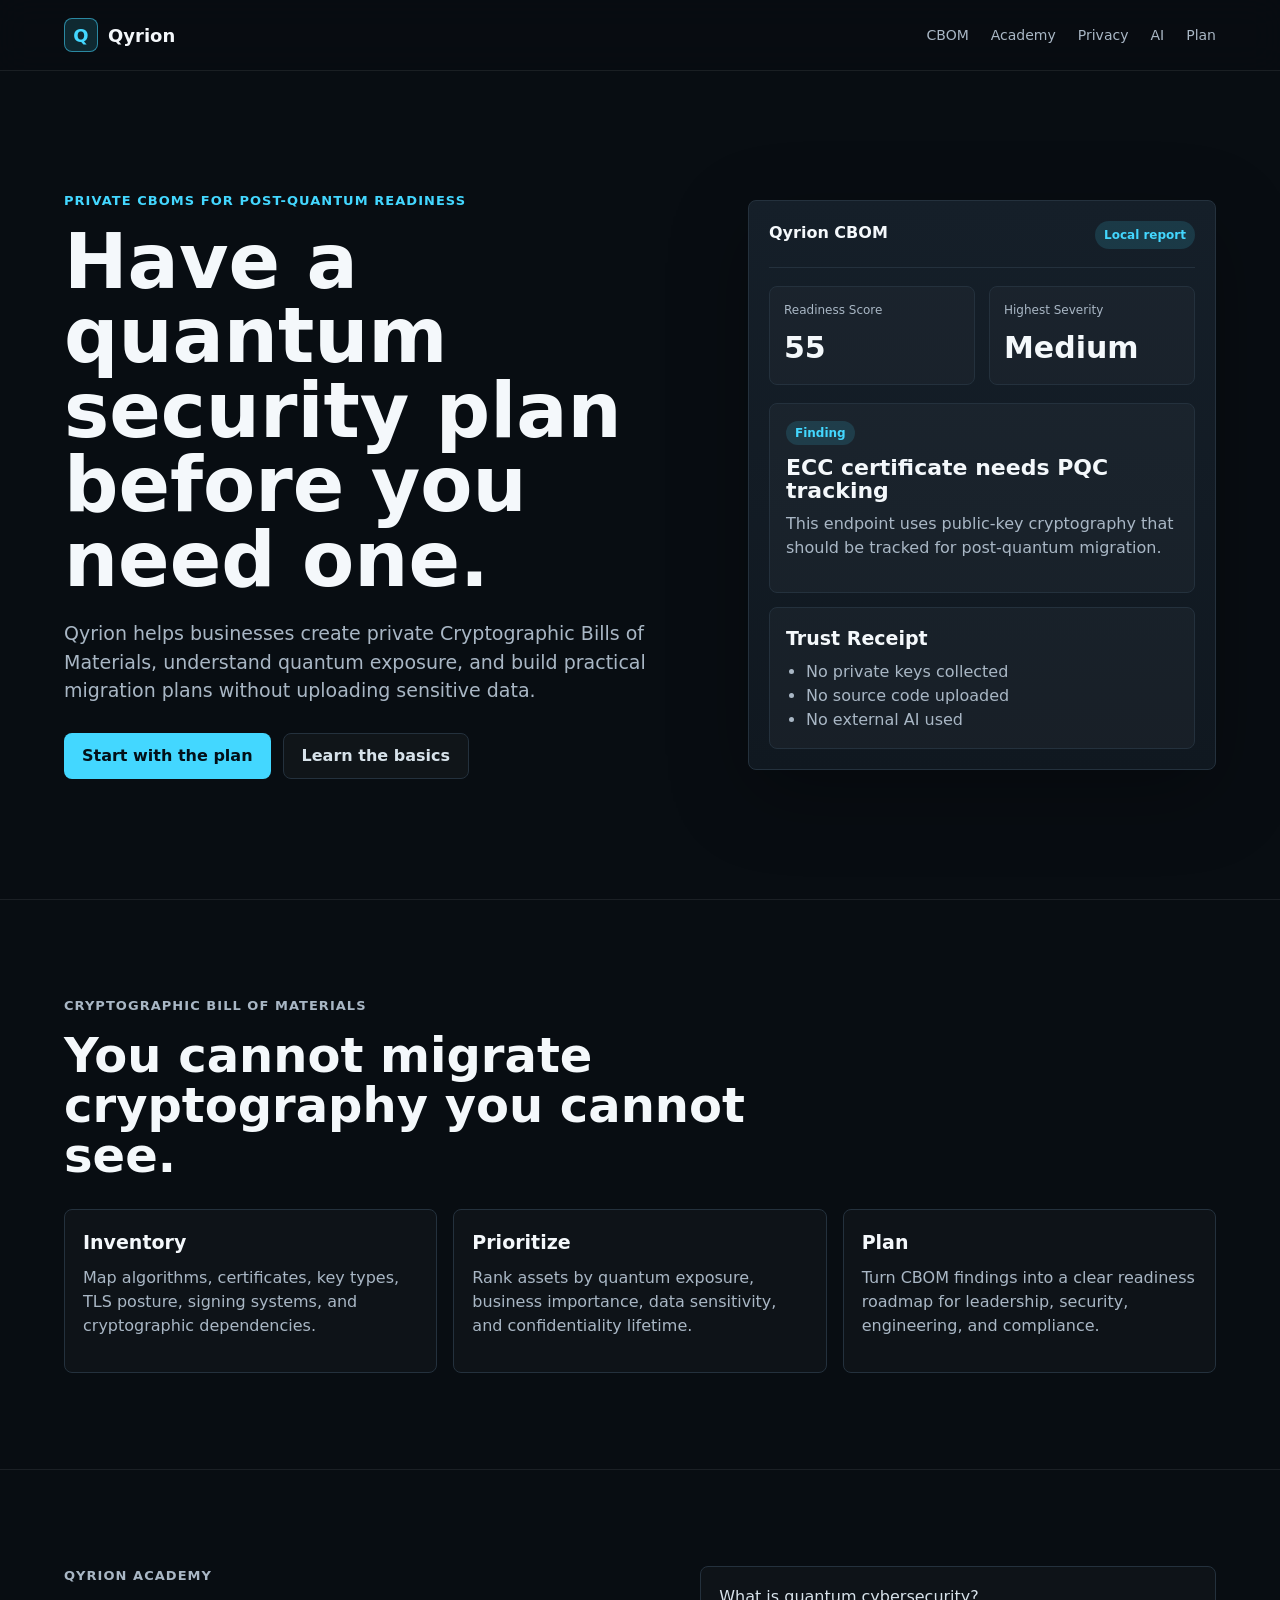
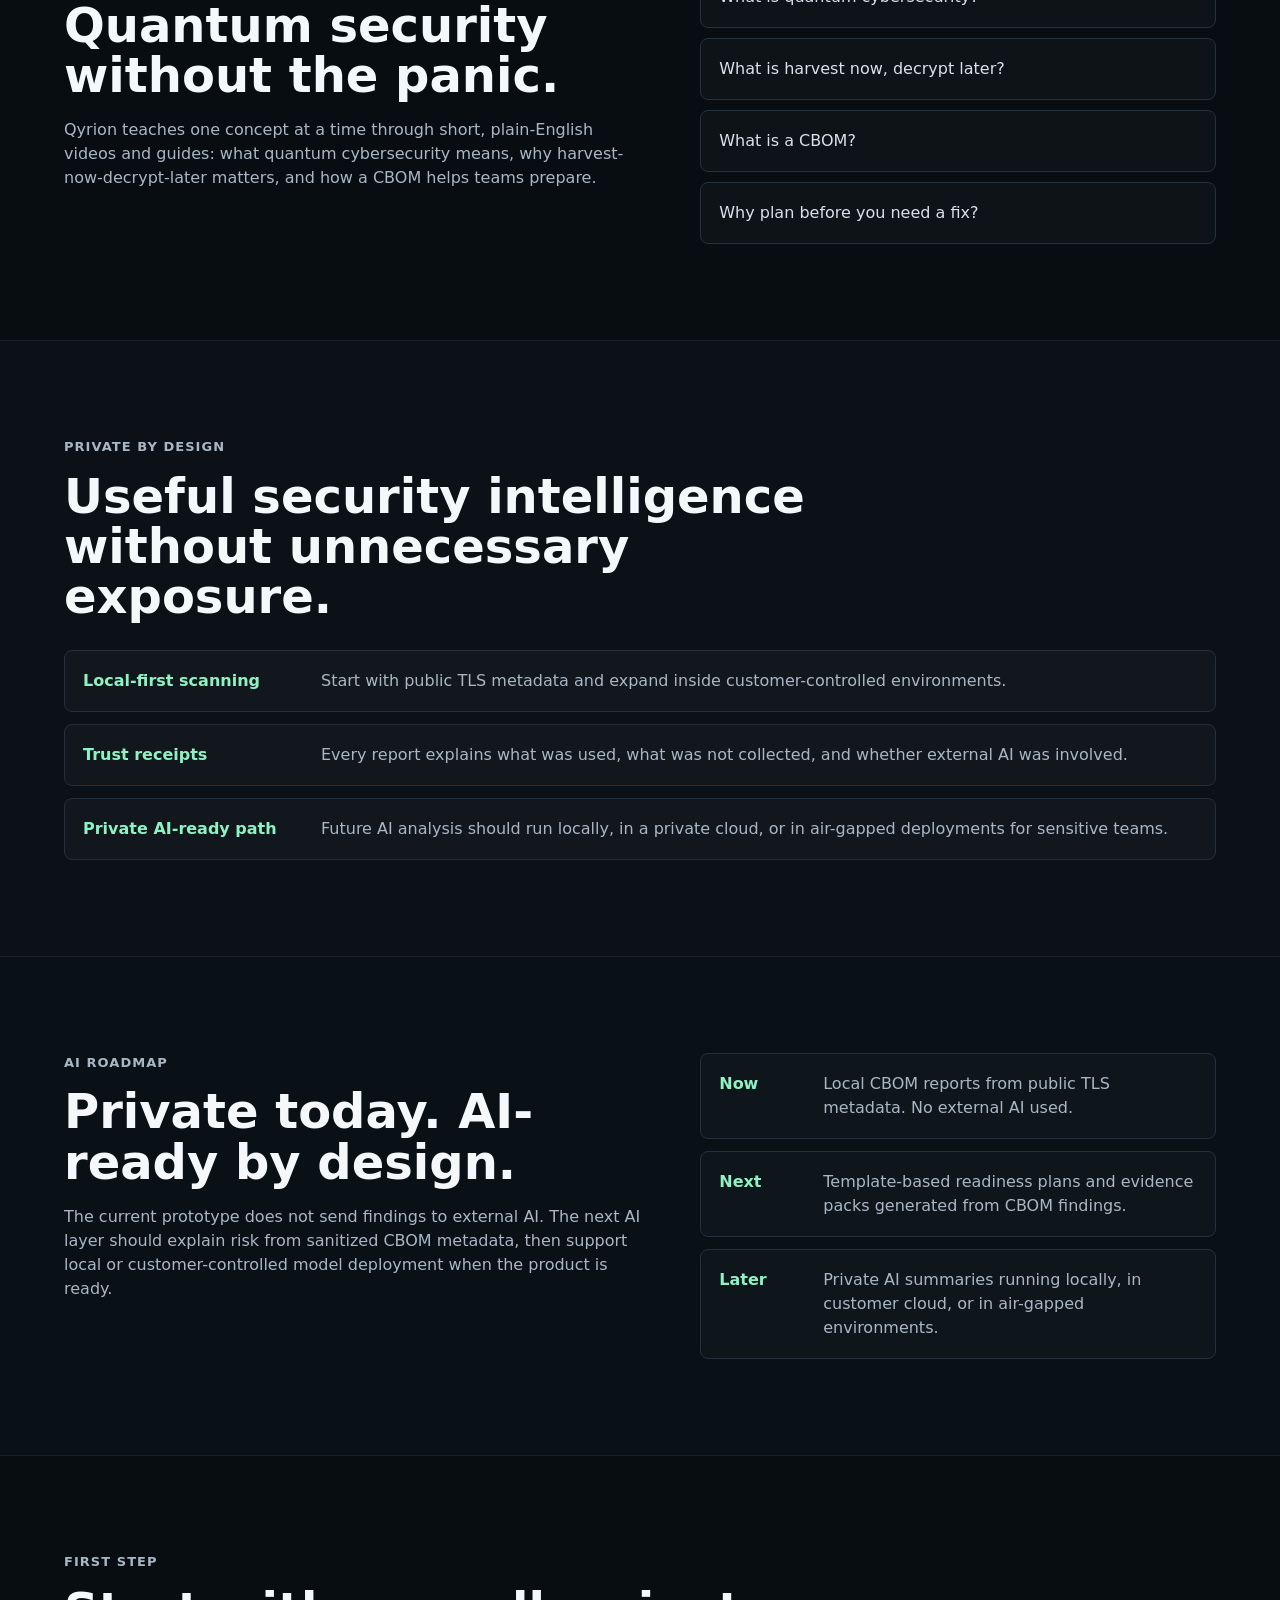
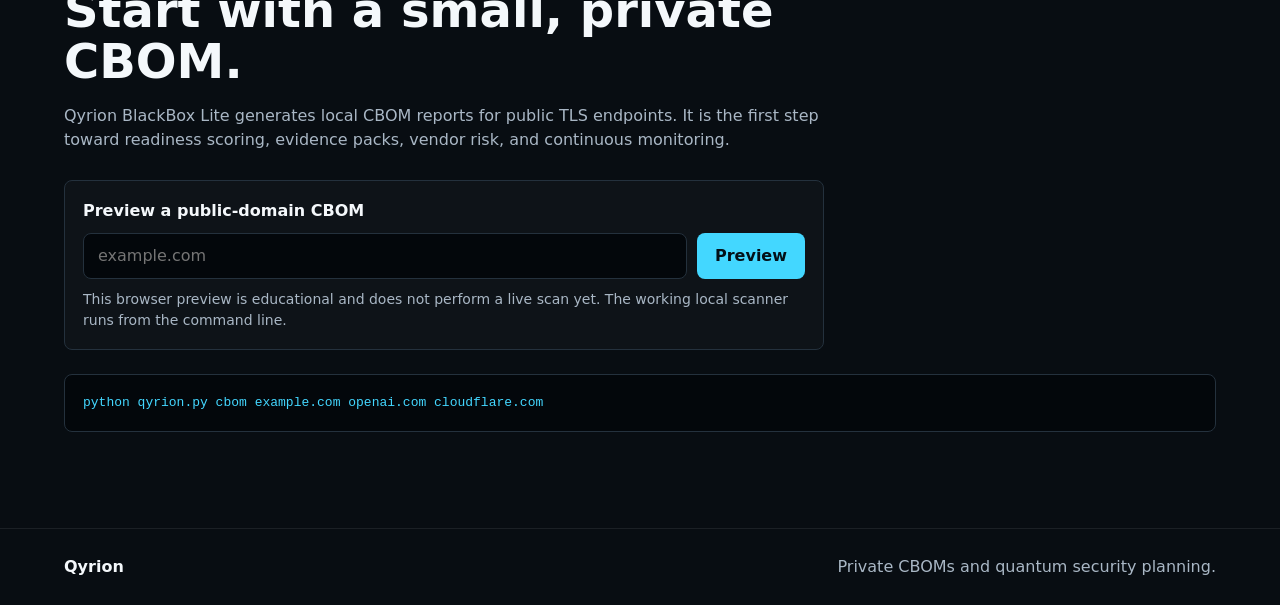
==== website/index.html @ 67293827 "Create Qyrion CBOM prototype and landing page" ====
<!doctype html>
<html lang="en">
  <head>
    <meta charset="utf-8" />
    <meta name="viewport" content="width=device-width, initial-scale=1" />
    <title>Qyrion | Quantum Security Planning Before You Need It</title>
    <meta
      name="description"
      content="Qyrion creates private Cryptographic Bills of Materials and post-quantum readiness plans without exposing sensitive data to external AI."
    />
    <link rel="stylesheet" href="styles.css" />
  </head>
  <body>
    <header class="site-header">
      <a class="brand" href="#top" aria-label="Qyrion home">
        <span class="brand-mark">Q</span>
        <span>Qyrion</span>
      </a>
      <nav class="nav" aria-label="Primary navigation">
        <a href="#cbom">CBOM</a>
        <a href="#academy">Academy</a>
        <a href="#privacy">Privacy</a>
        <a href="#ai-roadmap">AI</a>
        <a href="#plan">Plan</a>
      </nav>
    </header>

    <main id="top">
      <section class="hero">
        <div class="hero-copy">
          <p class="eyebrow">Private CBOMs for post-quantum readiness</p>
          <h1>Have a quantum security plan before you need one.</h1>
          <p class="hero-text">
            Qyrion helps businesses create private Cryptographic Bills of Materials, understand
            quantum exposure, and build practical migration plans without uploading sensitive data.
          </p>
          <div class="hero-actions">
            <a class="button primary" href="#plan">Start with the plan</a>
            <a class="button secondary" href="#academy">Learn the basics</a>
          </div>
        </div>

        <aside class="product-preview" aria-label="Qyrion CBOM report preview">
          <div class="preview-header">
            <span>Qyrion CBOM</span>
            <span class="status">Local report</span>
          </div>
          <div class="score-row">
            <div>
              <span class="label">Readiness Score</span>
              <strong>55</strong>
            </div>
            <div>
              <span class="label">Highest Severity</span>
              <strong>Medium</strong>
            </div>
          </div>
          <div class="finding">
            <span class="tag">Finding</span>
            <h2>ECC certificate needs PQC tracking</h2>
            <p>
              This endpoint uses public-key cryptography that should be tracked for post-quantum
              migration.
            </p>
          </div>
          <div class="receipt">
            <h3>Trust Receipt</h3>
            <ul>
              <li>No private keys collected</li>
              <li>No source code uploaded</li>
              <li>No external AI used</li>
            </ul>
          </div>
        </aside>
      </section>

      <section class="section" id="cbom">
        <div class="section-heading">
          <p class="eyebrow">Cryptographic Bill of Materials</p>
          <h2>You cannot migrate cryptography you cannot see.</h2>
        </div>
        <div class="feature-grid">
          <article>
            <h3>Inventory</h3>
            <p>Map algorithms, certificates, key types, TLS posture, signing systems, and cryptographic dependencies.</p>
          </article>
          <article>
            <h3>Prioritize</h3>
            <p>Rank assets by quantum exposure, business importance, data sensitivity, and confidentiality lifetime.</p>
          </article>
          <article>
            <h3>Plan</h3>
            <p>Turn CBOM findings into a clear readiness roadmap for leadership, security, engineering, and compliance.</p>
          </article>
        </div>
      </section>

      <section class="split-section" id="academy">
        <div>
          <p class="eyebrow">Qyrion Academy</p>
          <h2>Quantum security without the panic.</h2>
          <p>
            Qyrion teaches one concept at a time through short, plain-English videos and guides:
            what quantum cybersecurity means, why harvest-now-decrypt-later matters, and how a
            CBOM helps teams prepare.
          </p>
        </div>
        <div class="video-list" aria-label="Planned education videos">
          <span>What is quantum cybersecurity?</span>
          <span>What is harvest now, decrypt later?</span>
          <span>What is a CBOM?</span>
          <span>Why plan before you need a fix?</span>
        </div>
      </section>

      <section class="section privacy" id="privacy">
        <div class="section-heading">
          <p class="eyebrow">Private by design</p>
          <h2>Useful security intelligence without unnecessary exposure.</h2>
        </div>
        <div class="privacy-list">
          <div>
            <strong>Local-first scanning</strong>
            <span>Start with public TLS metadata and expand inside customer-controlled environments.</span>
          </div>
          <div>
            <strong>Trust receipts</strong>
            <span>Every report explains what was used, what was not collected, and whether external AI was involved.</span>
          </div>
          <div>
            <strong>Private AI-ready path</strong>
            <span>Future AI analysis should run locally, in a private cloud, or in air-gapped deployments for sensitive teams.</span>
          </div>
        </div>
      </section>

      <section class="split-section ai-roadmap" id="ai-roadmap">
        <div>
          <p class="eyebrow">AI roadmap</p>
          <h2>Private today. AI-ready by design.</h2>
          <p>
            The current prototype does not send findings to external AI. The next AI layer should
            explain risk from sanitized CBOM metadata, then support local or customer-controlled
            model deployment when the product is ready.
          </p>
        </div>
        <div class="privacy-list compact">
          <div>
            <strong>Now</strong>
            <span>Local CBOM reports from public TLS metadata. No external AI used.</span>
          </div>
          <div>
            <strong>Next</strong>
            <span>Template-based readiness plans and evidence packs generated from CBOM findings.</span>
          </div>
          <div>
            <strong>Later</strong>
            <span>Private AI summaries running locally, in customer cloud, or in air-gapped environments.</span>
          </div>
        </div>
      </section>

      <section class="section plan" id="plan">
        <div class="section-heading">
          <p class="eyebrow">First step</p>
          <h2>Start with a small, private CBOM.</h2>
          <p>
            Qyrion BlackBox Lite generates local CBOM reports for public TLS endpoints. It is the
            first step toward readiness scoring, evidence packs, vendor risk, and continuous monitoring.
          </p>
        </div>
        <form class="demo-form" id="cbom-demo-form">
          <label for="domain-input">Preview a public-domain CBOM</label>
          <div class="input-row">
            <input
              id="domain-input"
              name="domain"
              type="text"
              inputmode="url"
              autocomplete="off"
              placeholder="example.com"
              aria-describedby="demo-note"
            />
            <button type="submit">Preview</button>
          </div>
          <p id="demo-note">
            This browser preview is educational and does not perform a live scan yet. The working
            local scanner runs from the command line.
          </p>
        </form>
        <div class="demo-result" id="demo-result" hidden>
          <div class="preview-header">
            <span id="result-domain">example.com</span>
            <span class="status">CBOM preview</span>
          </div>
          <div class="score-row">
            <div>
              <span class="label">Readiness Score</span>
              <strong id="result-score">55</strong>
            </div>
            <div>
              <span class="label">Data Used</span>
              <strong>Public TLS</strong>
            </div>
          </div>
          <p id="result-summary">
            A real scan would inspect public TLS certificate metadata and generate a local CBOM.
          </p>
          <div class="receipt">
            <h3>Trust Receipt</h3>
            <ul>
              <li>Public TLS metadata only</li>
              <li>No private keys or source code</li>
              <li>No external AI used in this preview</li>
            </ul>
          </div>
        </div>
        <pre><code>python qyrion.py cbom example.com openai.com cloudflare.com</code></pre>
      </section>
    </main>

    <footer class="site-footer">
      <span>Qyrion</span>
      <span>Private CBOMs and quantum security planning.</span>
    </footer>
    <script src="script.js"></script>
  </body>
</html>
---- website/styles.css ----
:root {
  color-scheme: dark;
  --bg: #080d12;
  --panel: #101820;
  --panel-strong: #151f29;
  --text: #f4f8fb;
  --muted: #a9b7c5;
  --line: #24313d;
  --cyan: #43d7ff;
  --cyan-soft: rgba(67, 215, 255, 0.14);
  --silver: #d7e2ea;
  --green: #8ff2c2;
}

* {
  box-sizing: border-box;
}

html {
  scroll-behavior: smooth;
}

body {
  margin: 0;
  background: var(--bg);
  color: var(--text);
  font-family:
    Inter, ui-sans-serif, system-ui, -apple-system, BlinkMacSystemFont, "Segoe UI", sans-serif;
  line-height: 1.5;
}

a {
  color: inherit;
  text-decoration: none;
}

.site-header {
  position: sticky;
  top: 0;
  z-index: 10;
  display: flex;
  align-items: center;
  justify-content: space-between;
  gap: 24px;
  padding: 18px clamp(20px, 5vw, 64px);
  border-bottom: 1px solid rgba(255, 255, 255, 0.08);
  background: rgba(8, 13, 18, 0.88);
  backdrop-filter: blur(16px);
}

.brand {
  display: inline-flex;
  align-items: center;
  gap: 10px;
  font-size: 18px;
  font-weight: 700;
}

.brand-mark {
  display: grid;
  width: 34px;
  height: 34px;
  place-items: center;
  border: 1px solid rgba(67, 215, 255, 0.55);
  border-radius: 8px;
  color: var(--cyan);
  background: var(--cyan-soft);
}

.nav {
  display: flex;
  align-items: center;
  gap: 22px;
  color: var(--muted);
  font-size: 14px;
}

.nav a:hover {
  color: var(--text);
}

.hero {
  display: grid;
  grid-template-columns: minmax(0, 1.02fr) minmax(340px, 0.78fr);
  gap: clamp(32px, 6vw, 72px);
  align-items: center;
  min-height: calc(100vh - 72px);
  padding: clamp(48px, 8vw, 96px) clamp(20px, 5vw, 64px);
}

.hero-copy {
  max-width: 760px;
}

.eyebrow {
  margin: 0 0 14px;
  color: var(--cyan);
  font-size: 13px;
  font-weight: 700;
  letter-spacing: 0.08em;
  text-transform: uppercase;
}

h1,
h2,
h3,
p {
  margin-top: 0;
}

h1 {
  margin-bottom: 22px;
  font-size: clamp(42px, 7vw, 76px);
  line-height: 0.98;
  letter-spacing: 0;
}

h2 {
  margin-bottom: 18px;
  font-size: clamp(30px, 4vw, 48px);
  line-height: 1.05;
  letter-spacing: 0;
}

h3 {
  margin-bottom: 10px;
  font-size: 19px;
}

.hero-text {
  max-width: 680px;
  color: var(--muted);
  font-size: 19px;
}

.hero-actions {
  display: flex;
  flex-wrap: wrap;
  gap: 12px;
  margin-top: 28px;
}

.button {
  display: inline-flex;
  min-height: 46px;
  align-items: center;
  justify-content: center;
  border-radius: 8px;
  padding: 0 18px;
  font-weight: 700;
}

.button.primary {
  background: var(--cyan);
  color: #031018;
}

.button.secondary {
  border: 1px solid var(--line);
  background: rgba(255, 255, 255, 0.03);
  color: var(--silver);
}

.product-preview {
  border: 1px solid var(--line);
  border-radius: 8px;
  padding: 20px;
  background: linear-gradient(180deg, var(--panel-strong), var(--panel));
  box-shadow: 0 24px 80px rgba(0, 0, 0, 0.28);
}

.preview-header,
.score-row {
  display: flex;
  justify-content: space-between;
  gap: 14px;
}

.preview-header {
  padding-bottom: 18px;
  border-bottom: 1px solid var(--line);
  font-weight: 700;
}

.status,
.tag {
  border-radius: 999px;
  padding: 5px 9px;
  background: var(--cyan-soft);
  color: var(--cyan);
  font-size: 12px;
  font-weight: 700;
}

.score-row {
  margin: 18px 0;
}

.score-row > div {
  flex: 1;
  border: 1px solid var(--line);
  border-radius: 8px;
  padding: 14px;
  background: rgba(255, 255, 255, 0.025);
}

.label {
  display: block;
  color: var(--muted);
  font-size: 12px;
}

.score-row strong {
  display: block;
  margin-top: 6px;
  font-size: 30px;
}

.finding,
.receipt {
  border: 1px solid var(--line);
  border-radius: 8px;
  padding: 16px;
  background: rgba(255, 255, 255, 0.03);
}

.finding {
  margin-bottom: 14px;
}

.finding h2 {
  margin: 12px 0 10px;
  font-size: 22px;
}

.finding p,
.receipt li,
.section-heading p,
.split-section p,
.feature-grid p,
.privacy-list span {
  color: var(--muted);
}

.receipt h3 {
  margin-bottom: 8px;
}

.receipt ul {
  margin: 0;
  padding-left: 20px;
}

.section,
.split-section {
  padding: clamp(56px, 8vw, 96px) clamp(20px, 5vw, 64px);
  border-top: 1px solid rgba(255, 255, 255, 0.08);
}

.section-heading {
  max-width: 760px;
  margin-bottom: 28px;
}

.feature-grid {
  display: grid;
  grid-template-columns: repeat(3, minmax(0, 1fr));
  gap: 16px;
}

.feature-grid article,
.video-list span,
.privacy-list div {
  border: 1px solid var(--line);
  border-radius: 8px;
  padding: 18px;
  background: rgba(255, 255, 255, 0.025);
}

.split-section {
  display: grid;
  grid-template-columns: minmax(0, 0.9fr) minmax(280px, 0.8fr);
  gap: clamp(24px, 5vw, 56px);
  align-items: start;
}

.video-list {
  display: grid;
  gap: 10px;
}

.video-list span {
  color: var(--silver);
}

.privacy {
  background: #0b1117;
}

.ai-roadmap {
  background: #091016;
}

.privacy-list {
  display: grid;
  gap: 12px;
}

.privacy-list div {
  display: grid;
  grid-template-columns: 220px minmax(0, 1fr);
  gap: 18px;
  align-items: start;
}

.privacy-list strong {
  color: var(--green);
}

.privacy-list.compact div {
  grid-template-columns: 86px minmax(0, 1fr);
}

pre {
  margin: 24px 0 0;
  overflow: auto;
  border: 1px solid var(--line);
  border-radius: 8px;
  padding: 18px;
  background: #03070b;
  color: var(--cyan);
}

.demo-form {
  max-width: 760px;
  border: 1px solid var(--line);
  border-radius: 8px;
  padding: 18px;
  background: rgba(255, 255, 255, 0.025);
}

.demo-form label {
  display: block;
  margin-bottom: 10px;
  font-weight: 700;
}

.input-row {
  display: flex;
  gap: 10px;
}

.input-row input,
.input-row button {
  min-height: 46px;
  border-radius: 8px;
  font: inherit;
}

.input-row input {
  flex: 1;
  min-width: 0;
  border: 1px solid var(--line);
  padding: 0 14px;
  background: #03070b;
  color: var(--text);
}

.input-row input[aria-invalid="true"] {
  border-color: #ff7d7d;
}

.input-row button {
  border: 0;
  padding: 0 18px;
  background: var(--cyan);
  color: #031018;
  font-weight: 800;
  cursor: pointer;
}

.demo-form p {
  margin: 10px 0 0;
  color: var(--muted);
  font-size: 14px;
}

.demo-result {
  max-width: 760px;
  margin-top: 14px;
  border: 1px solid var(--line);
  border-radius: 8px;
  padding: 18px;
  background: linear-gradient(180deg, var(--panel-strong), var(--panel));
}

.demo-result p {
  color: var(--muted);
}

.site-footer {
  display: flex;
  justify-content: space-between;
  gap: 18px;
  padding: 26px clamp(20px, 5vw, 64px);
  border-top: 1px solid rgba(255, 255, 255, 0.08);
  color: var(--muted);
}

.site-footer span:first-child {
  color: var(--text);
  font-weight: 700;
}

@media (max-width: 820px) {
  .site-header,
  .site-footer {
    align-items: flex-start;
    flex-direction: column;
  }

  .nav {
    flex-wrap: wrap;
  }

  .hero,
  .split-section,
  .feature-grid {
    grid-template-columns: 1fr;
  }

  .hero {
    min-height: 0;
  }

  .product-preview {
    min-width: 0;
  }

  .privacy-list div,
  .score-row,
  .input-row {
    grid-template-columns: 1fr;
    flex-direction: column;
  }
}
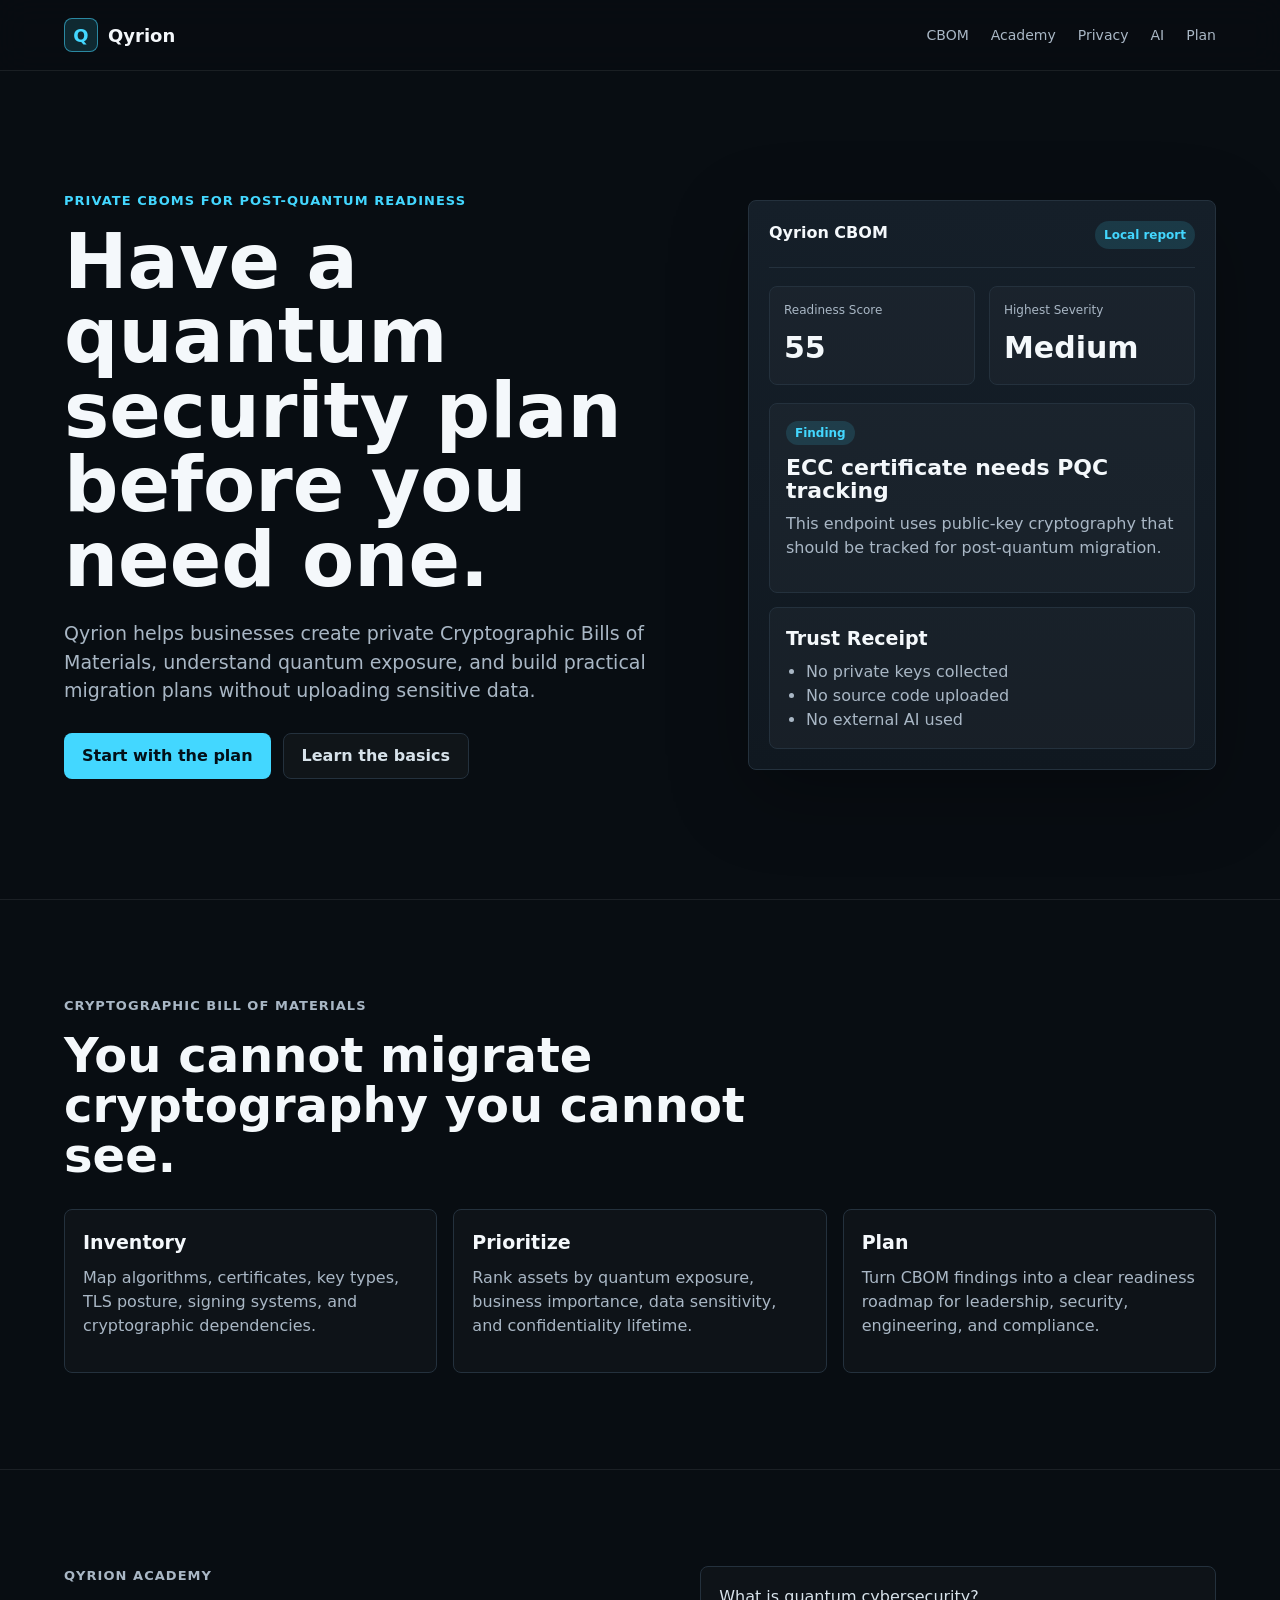
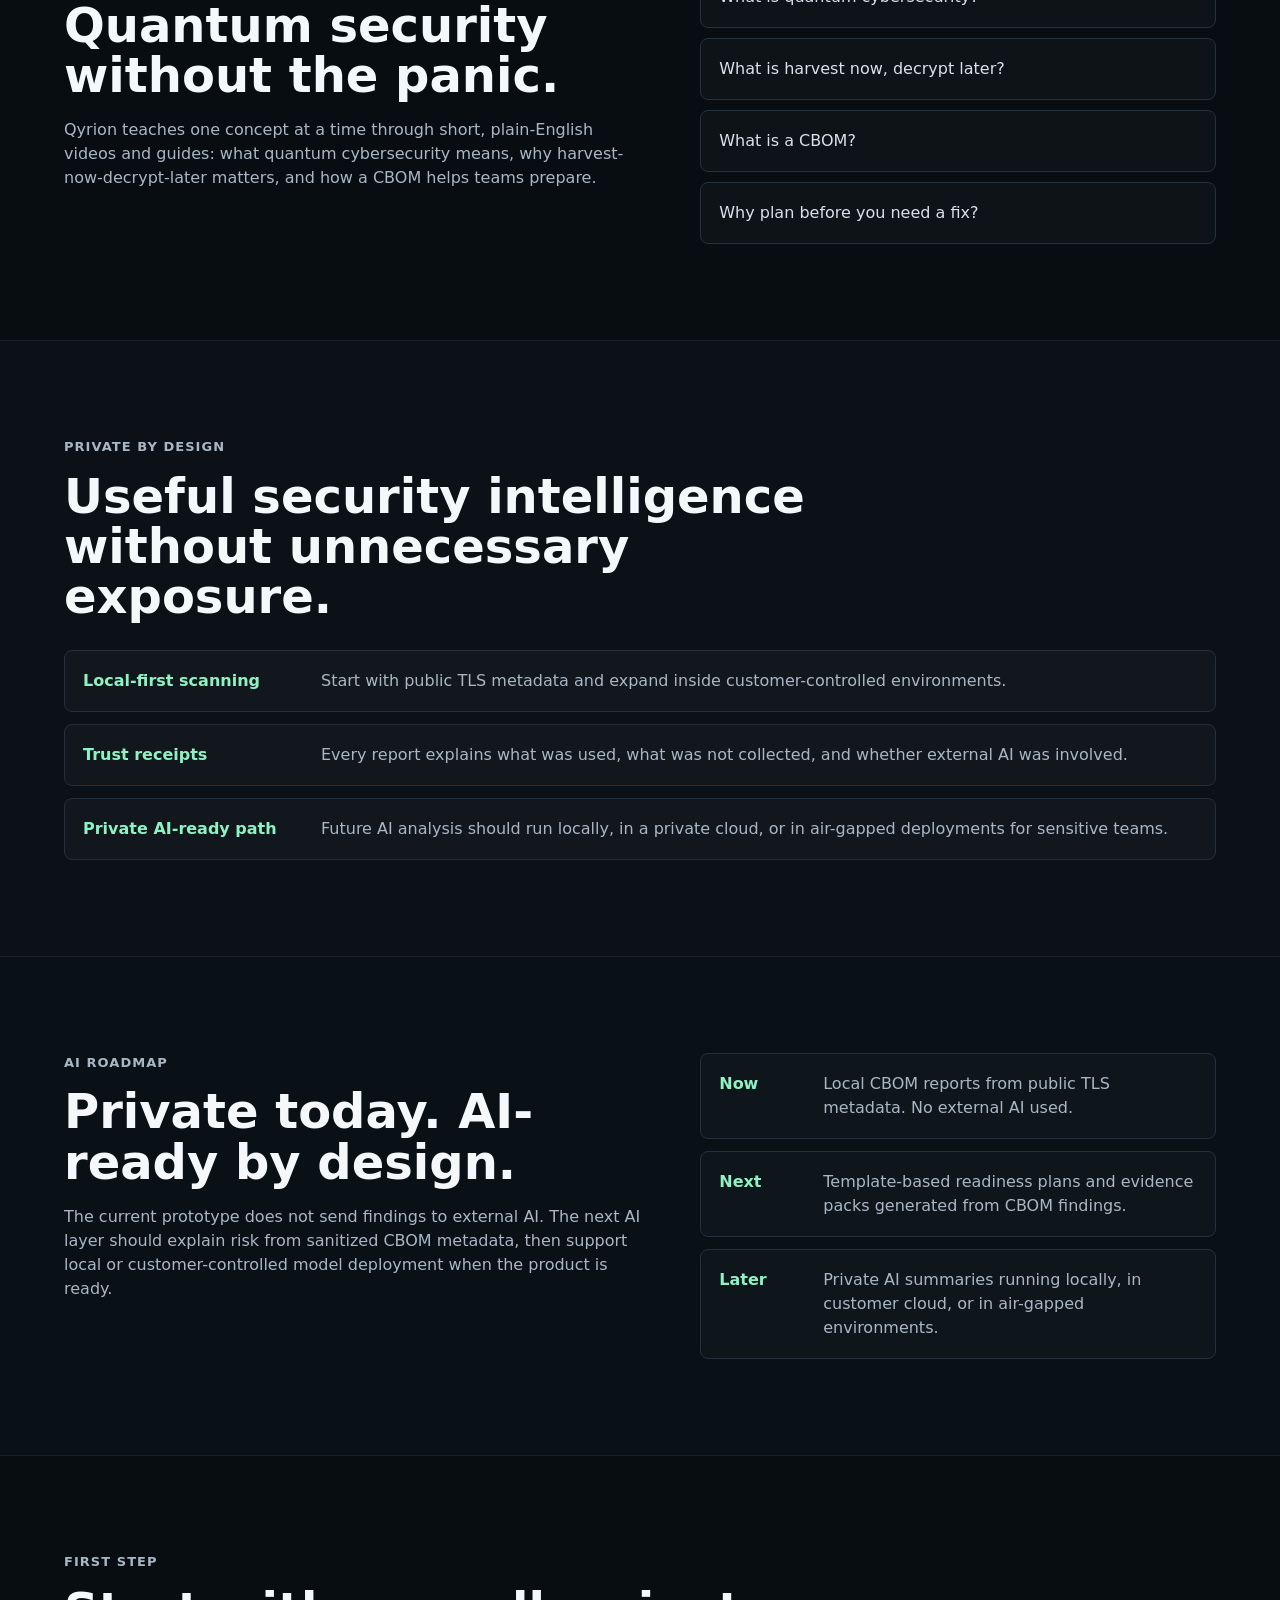
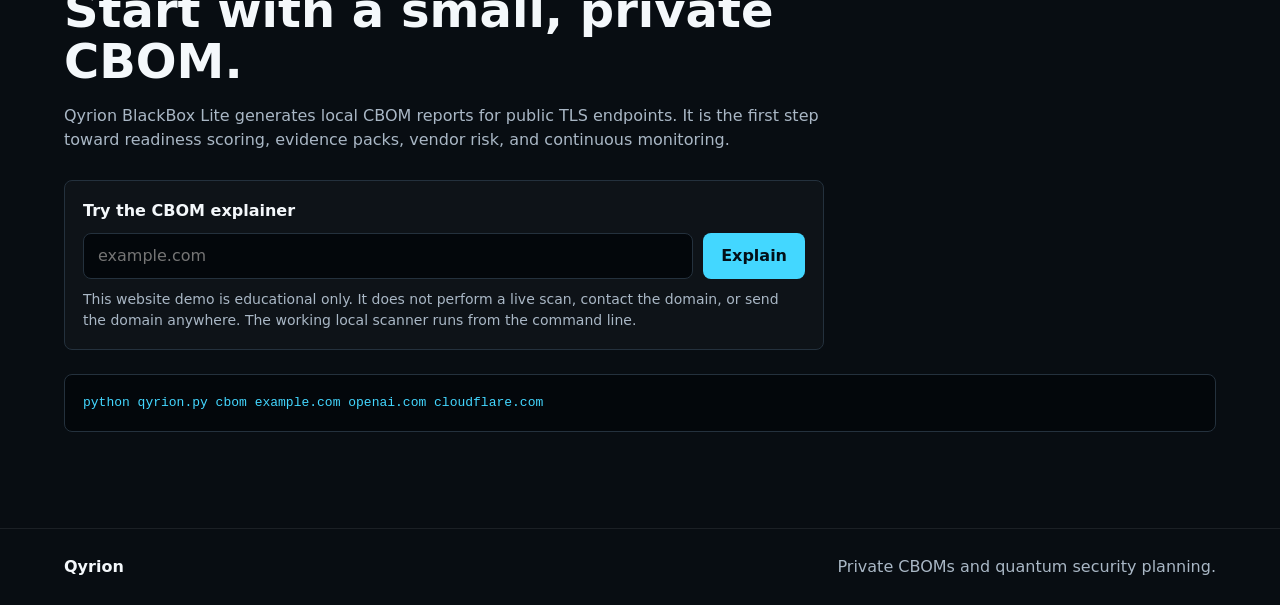
==== commit f6aef8fa: "Clarify website CBOM preview behavior" ====
--- a/website/index.html
+++ b/website/index.html
@@ -170,7 +170,7 @@
           </p>
         </div>
         <form class="demo-form" id="cbom-demo-form">
-          <label for="domain-input">Preview a public-domain CBOM</label>
+          <label for="domain-input">Try the CBOM explainer</label>
           <div class="input-row">
             <input
               id="domain-input"
@@ -181,17 +181,17 @@
               placeholder="example.com"
               aria-describedby="demo-note"
             />
-            <button type="submit">Preview</button>
+            <button type="submit">Explain</button>
           </div>
           <p id="demo-note">
-            This browser preview is educational and does not perform a live scan yet. The working
-            local scanner runs from the command line.
+            This website demo is educational only. It does not perform a live scan, contact the
+            domain, or send the domain anywhere. The working local scanner runs from the command line.
           </p>
         </form>
         <div class="demo-result" id="demo-result" hidden>
           <div class="preview-header">
             <span id="result-domain">example.com</span>
-            <span class="status">CBOM preview</span>
+            <span class="status">Educational preview</span>
           </div>
           <div class="score-row">
             <div>
@@ -199,19 +199,20 @@
               <strong id="result-score">55</strong>
             </div>
             <div>
-              <span class="label">Data Used</span>
-              <strong>Public TLS</strong>
+              <span class="label">Live Scan</span>
+              <strong>No</strong>
             </div>
           </div>
           <p id="result-summary">
-            A real scan would inspect public TLS certificate metadata and generate a local CBOM.
+            A real Qyrion scan would inspect public TLS certificate metadata locally and generate a
+            CBOM report. This browser preview only shows how Qyrion explains the result.
           </p>
           <div class="receipt">
             <h3>Trust Receipt</h3>
             <ul>
-              <li>Public TLS metadata only</li>
-              <li>No private keys or source code</li>
-              <li>No external AI used in this preview</li>
+              <li>No live network request from this form</li>
+              <li>No private keys, source code, or logs</li>
+              <li>No external AI or third-party API used</li>
             </ul>
           </div>
         </div>
--- a/website/styles.css
+++ b/website/styles.css
@@ -398,6 +398,10 @@
   color: var(--muted);
 }
 
+.demo-result.invalid {
+  border-color: rgba(255, 125, 125, 0.72);
+}
+
 .site-footer {
   display: flex;
   justify-content: space-between;
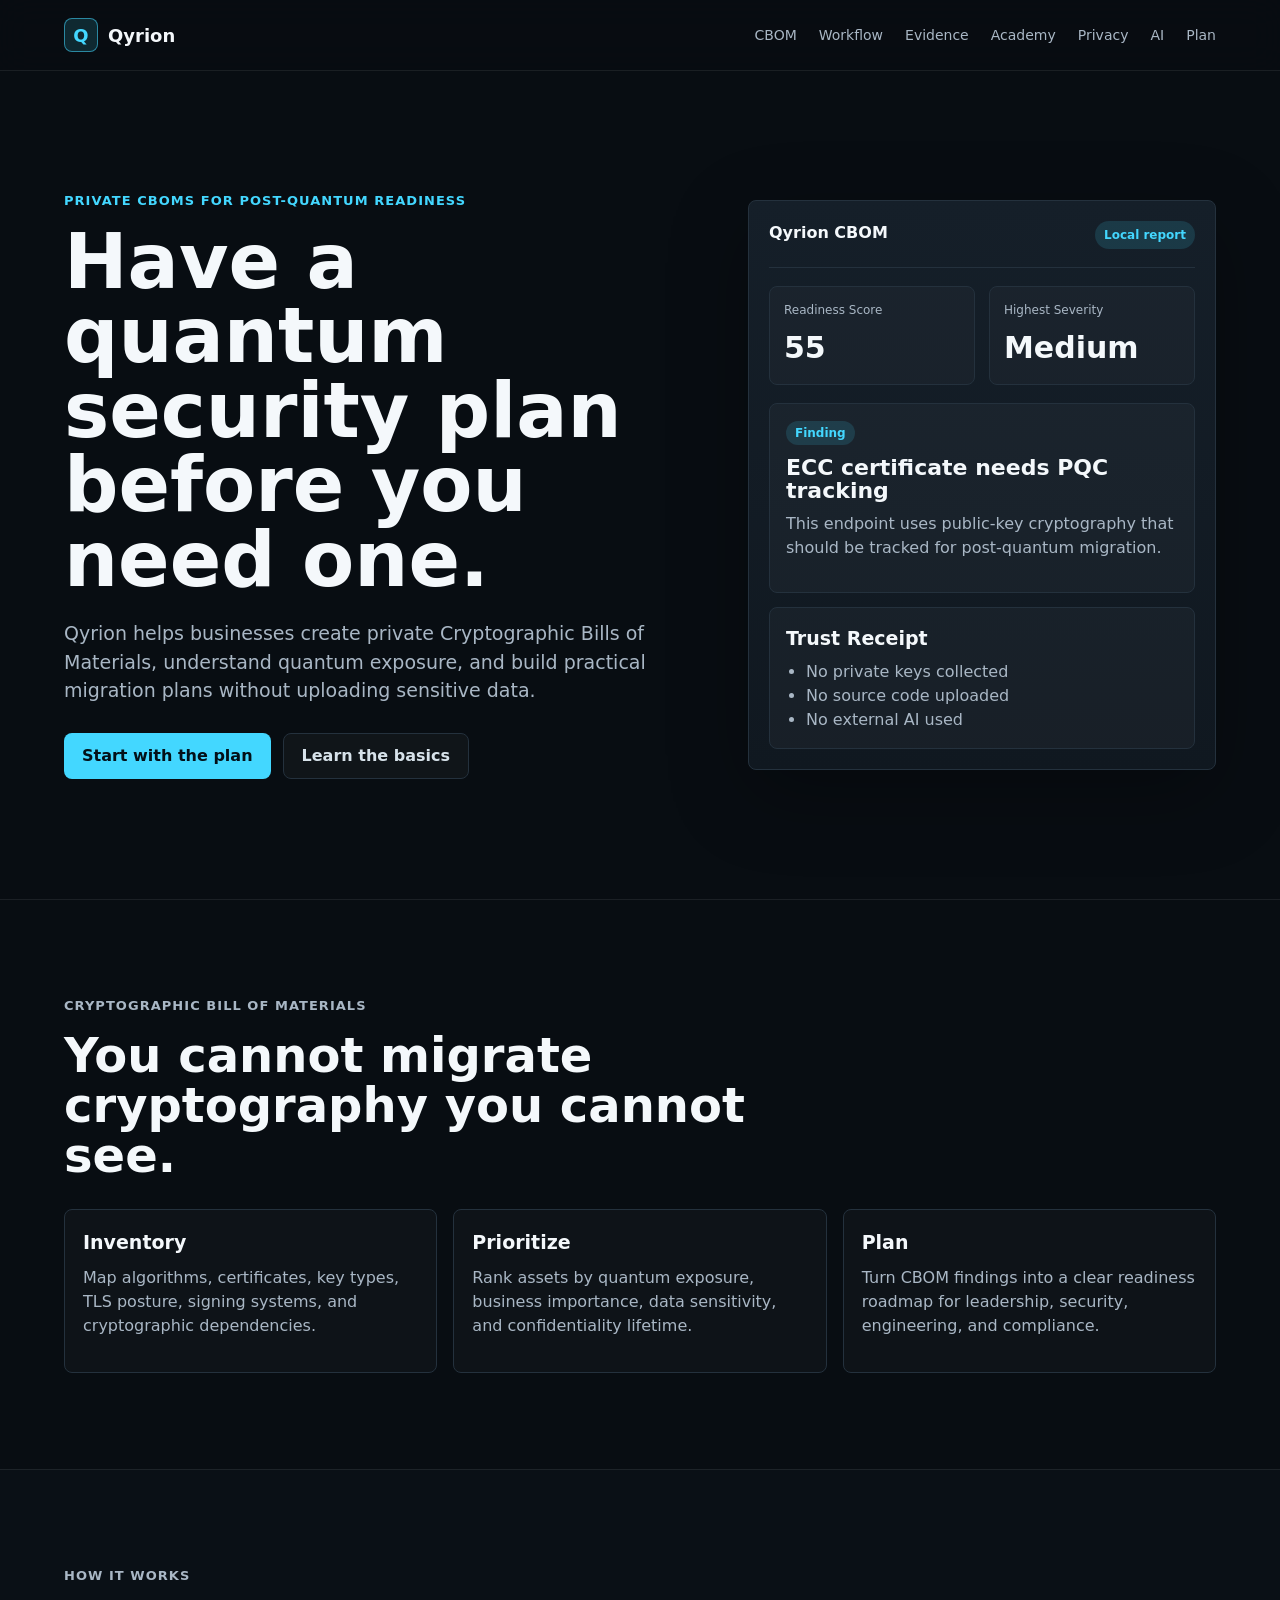
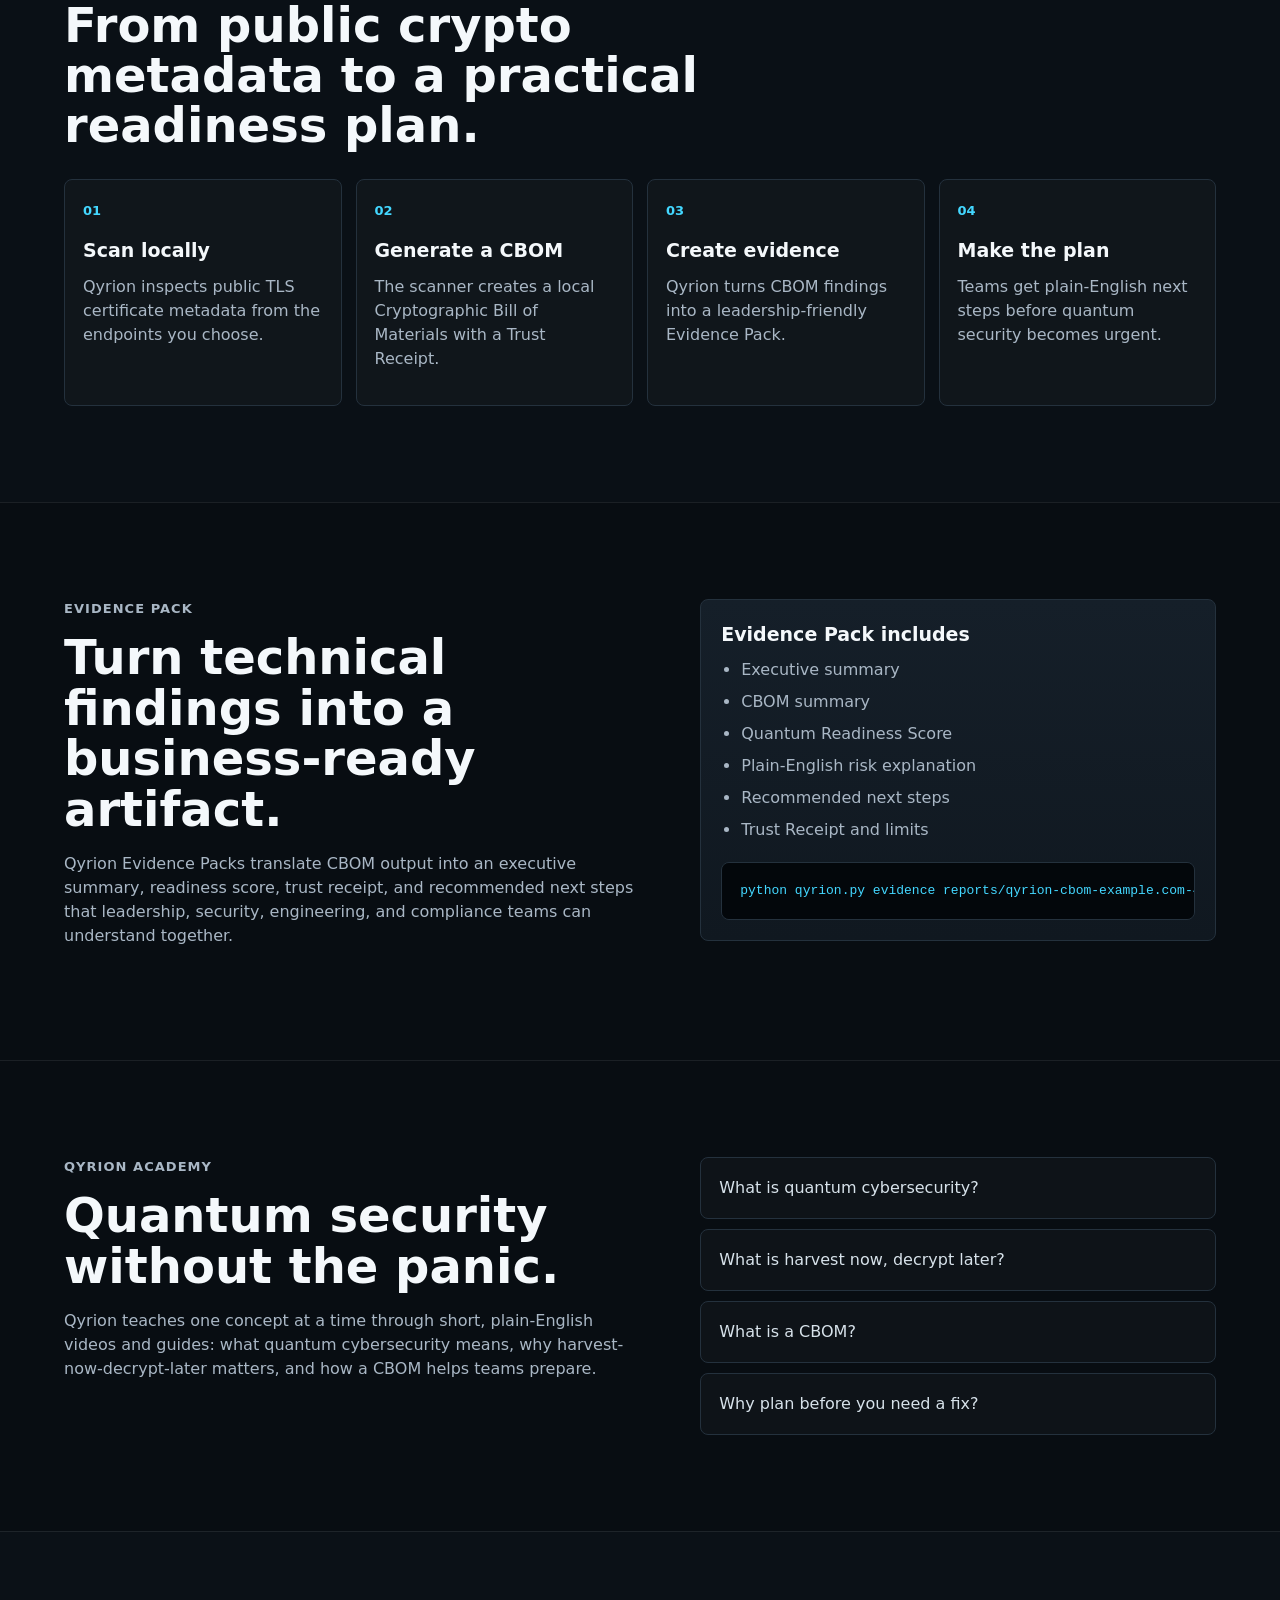
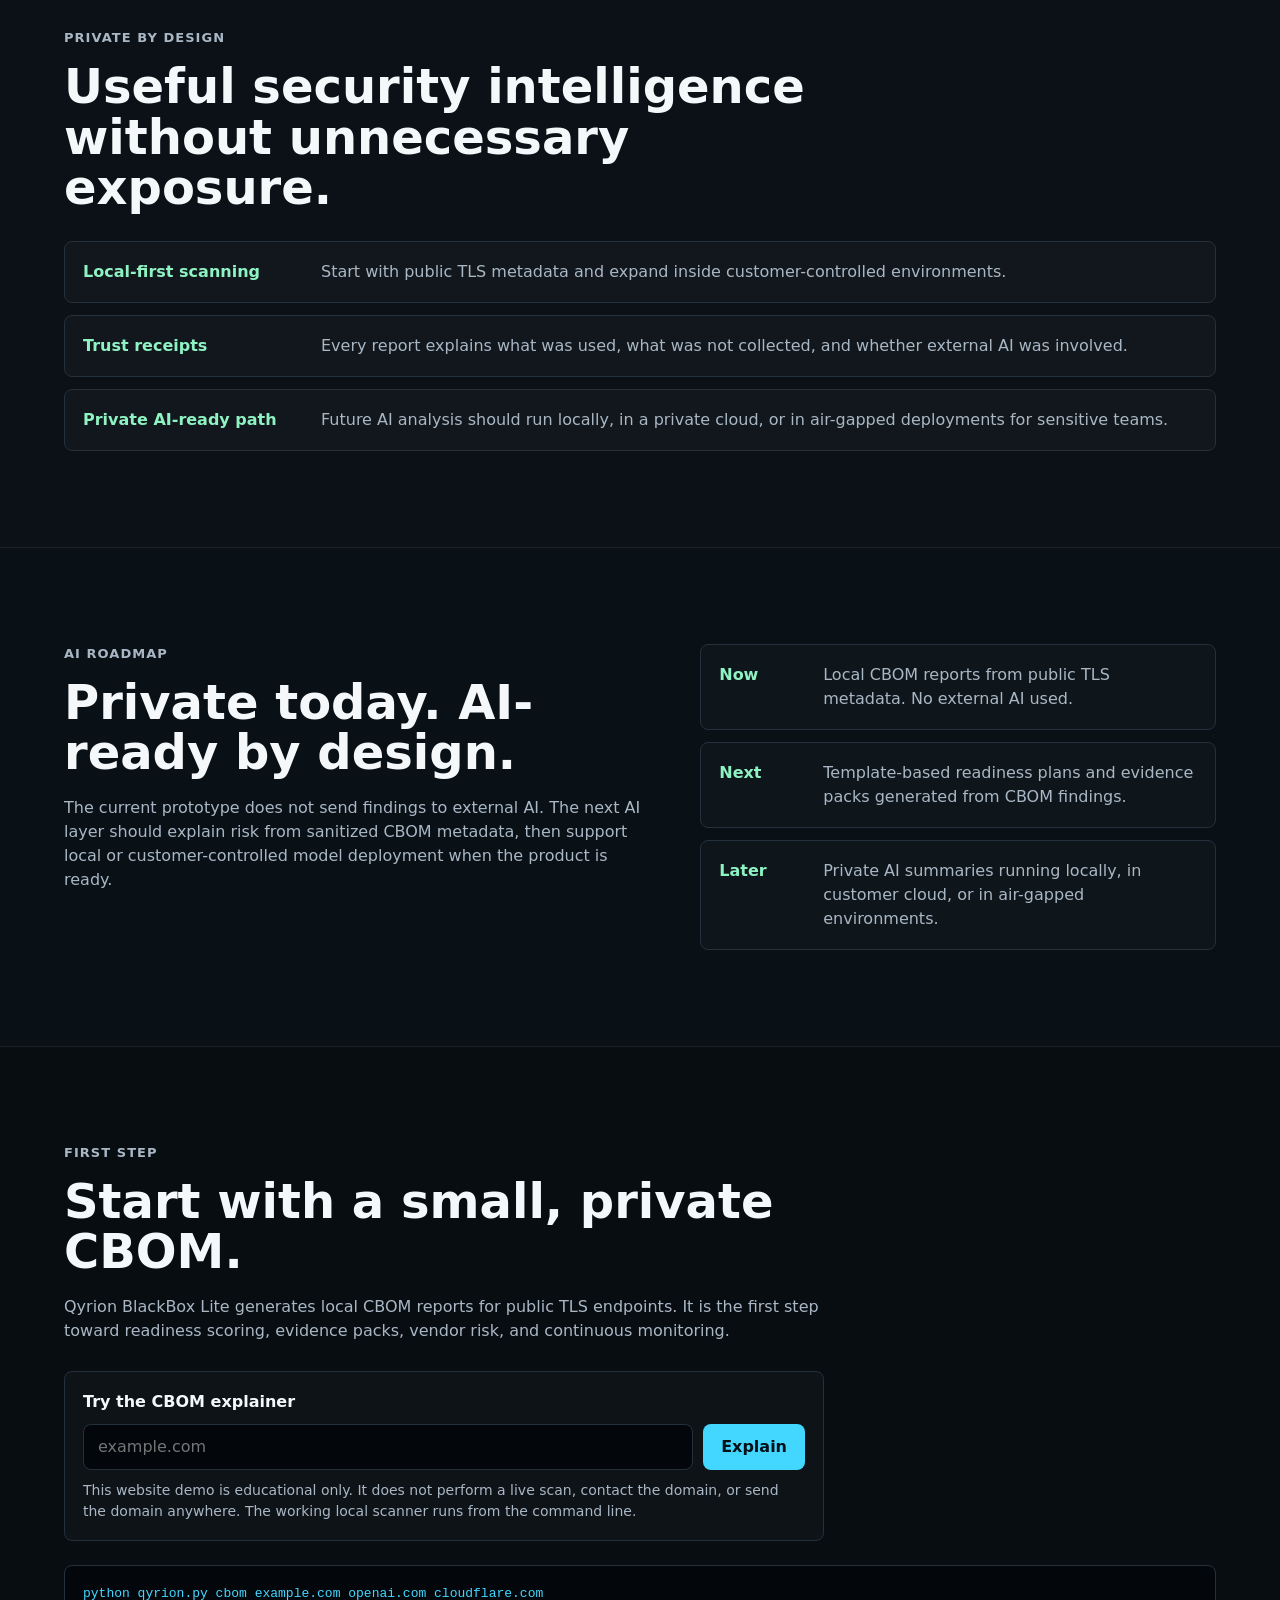
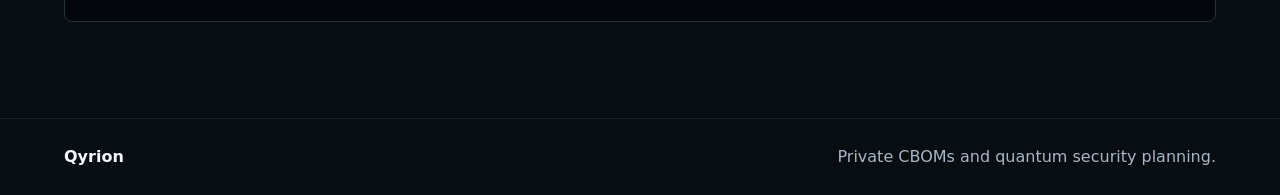
==== commit aacc9410: "Add website workflow and evidence pack sections" ====
--- a/website/index.html
+++ b/website/index.html
@@ -18,6 +18,8 @@
       </a>
       <nav class="nav" aria-label="Primary navigation">
         <a href="#cbom">CBOM</a>
+        <a href="#workflow">Workflow</a>
+        <a href="#evidence">Evidence</a>
         <a href="#academy">Academy</a>
         <a href="#privacy">Privacy</a>
         <a href="#ai-roadmap">AI</a>
@@ -92,6 +94,59 @@
             <h3>Plan</h3>
             <p>Turn CBOM findings into a clear readiness roadmap for leadership, security, engineering, and compliance.</p>
           </article>
+        </div>
+      </section>
+
+      <section class="section workflow" id="workflow">
+        <div class="section-heading">
+          <p class="eyebrow">How it works</p>
+          <h2>From public crypto metadata to a practical readiness plan.</h2>
+        </div>
+        <div class="workflow-steps">
+          <article>
+            <span>01</span>
+            <h3>Scan locally</h3>
+            <p>Qyrion inspects public TLS certificate metadata from the endpoints you choose.</p>
+          </article>
+          <article>
+            <span>02</span>
+            <h3>Generate a CBOM</h3>
+            <p>The scanner creates a local Cryptographic Bill of Materials with a Trust Receipt.</p>
+          </article>
+          <article>
+            <span>03</span>
+            <h3>Create evidence</h3>
+            <p>Qyrion turns CBOM findings into a leadership-friendly Evidence Pack.</p>
+          </article>
+          <article>
+            <span>04</span>
+            <h3>Make the plan</h3>
+            <p>Teams get plain-English next steps before quantum security becomes urgent.</p>
+          </article>
+        </div>
+      </section>
+
+      <section class="split-section evidence" id="evidence">
+        <div>
+          <p class="eyebrow">Evidence Pack</p>
+          <h2>Turn technical findings into a business-ready artifact.</h2>
+          <p>
+            Qyrion Evidence Packs translate CBOM output into an executive summary, readiness score,
+            trust receipt, and recommended next steps that leadership, security, engineering, and
+            compliance teams can understand together.
+          </p>
+        </div>
+        <div class="evidence-card" aria-label="Evidence Pack contents">
+          <h3>Evidence Pack includes</h3>
+          <ul>
+            <li>Executive summary</li>
+            <li>CBOM summary</li>
+            <li>Quantum Readiness Score</li>
+            <li>Plain-English risk explanation</li>
+            <li>Recommended next steps</li>
+            <li>Trust Receipt and limits</li>
+          </ul>
+          <pre><code>python qyrion.py evidence reports/qyrion-cbom-example.com-443.json</code></pre>
         </div>
       </section>
 
--- a/website/styles.css
+++ b/website/styles.css
@@ -297,6 +297,58 @@
   background: #0b1117;
 }
 
+.workflow {
+  background: #0a1016;
+}
+
+.workflow-steps {
+  display: grid;
+  grid-template-columns: repeat(4, minmax(0, 1fr));
+  gap: 14px;
+}
+
+.workflow-steps article {
+  border: 1px solid var(--line);
+  border-radius: 8px;
+  padding: 18px;
+  background: rgba(255, 255, 255, 0.025);
+}
+
+.workflow-steps span {
+  display: inline-flex;
+  margin-bottom: 16px;
+  color: var(--cyan);
+  font-size: 13px;
+  font-weight: 800;
+}
+
+.workflow-steps p {
+  color: var(--muted);
+}
+
+.evidence {
+  background: #080d12;
+}
+
+.evidence-card {
+  border: 1px solid var(--line);
+  border-radius: 8px;
+  padding: 20px;
+  background: linear-gradient(180deg, var(--panel-strong), var(--panel));
+}
+
+.evidence-card ul {
+  display: grid;
+  gap: 8px;
+  margin: 0;
+  padding-left: 20px;
+  color: var(--muted);
+}
+
+.evidence-card pre {
+  margin-top: 20px;
+}
+
 .ai-roadmap {
   background: #091016;
 }
@@ -429,7 +481,8 @@
 
   .hero,
   .split-section,
-  .feature-grid {
+  .feature-grid,
+  .workflow-steps {
     grid-template-columns: 1fr;
   }
 
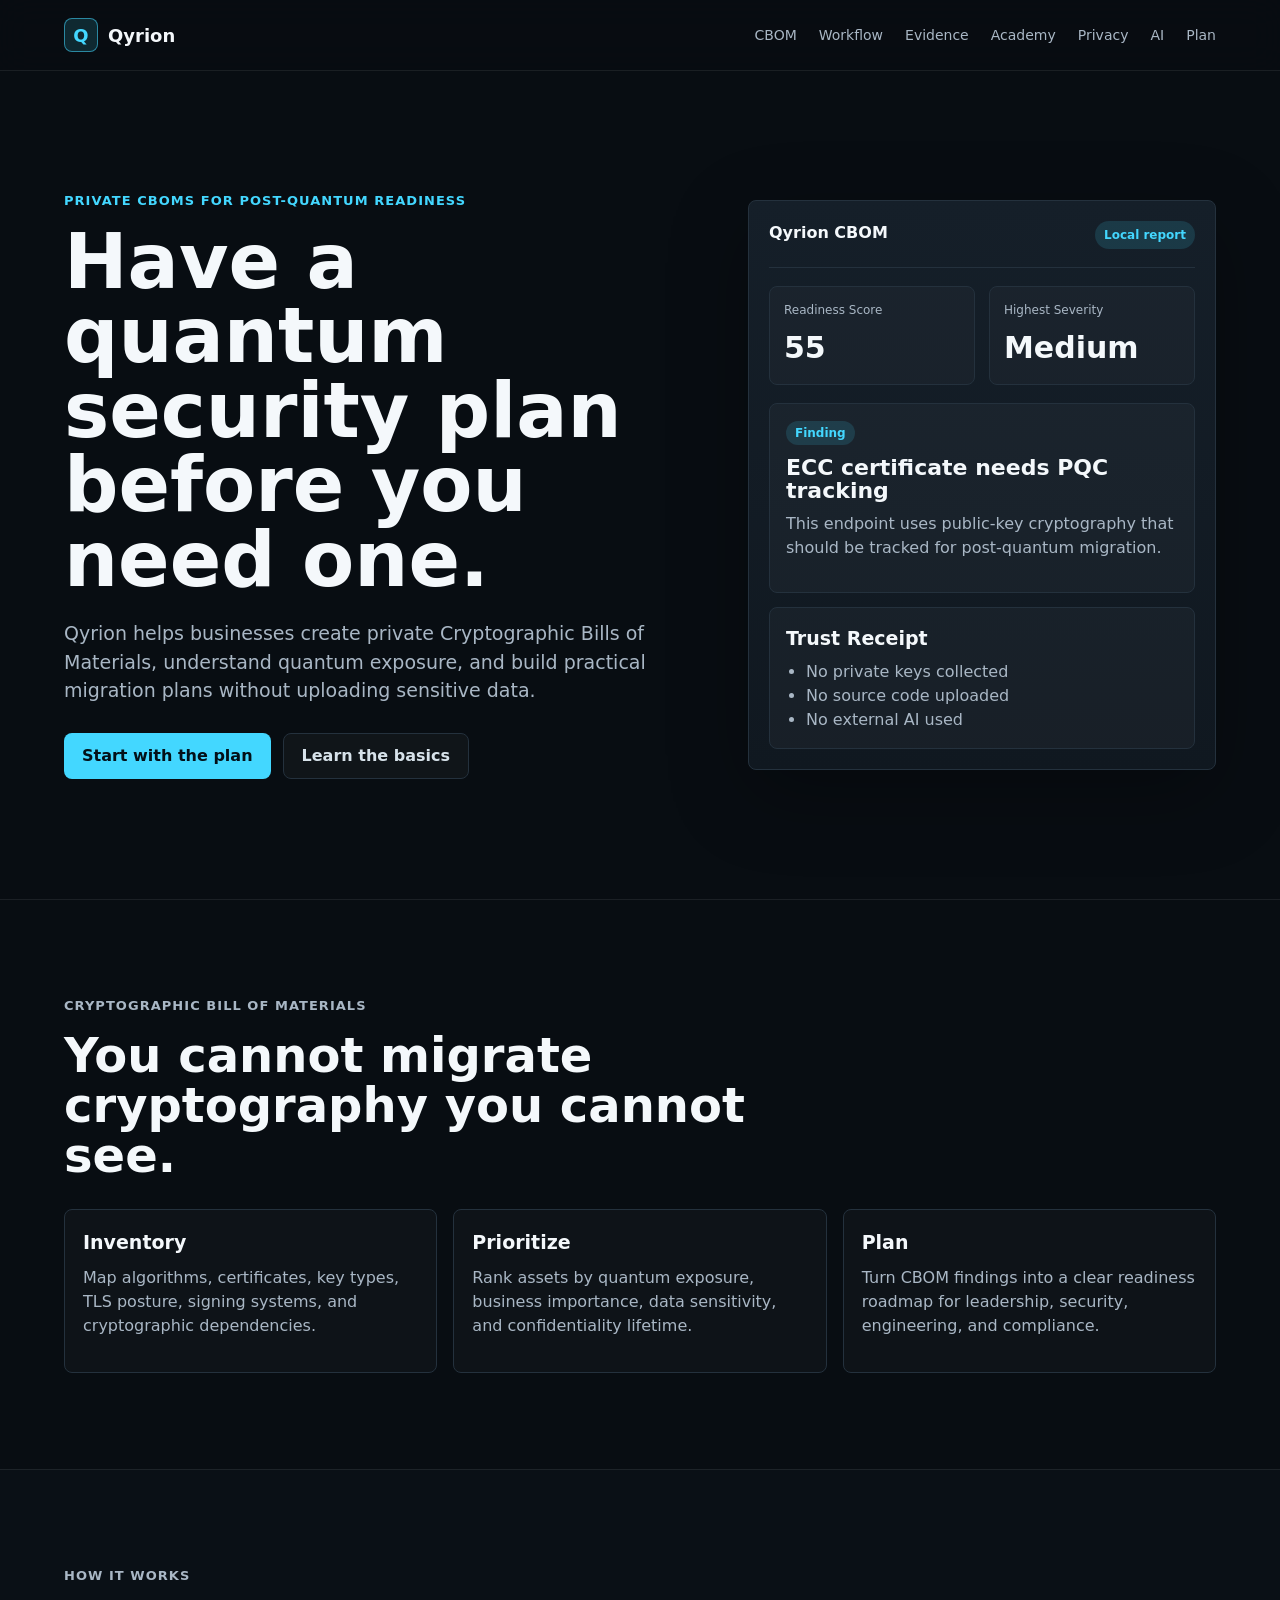
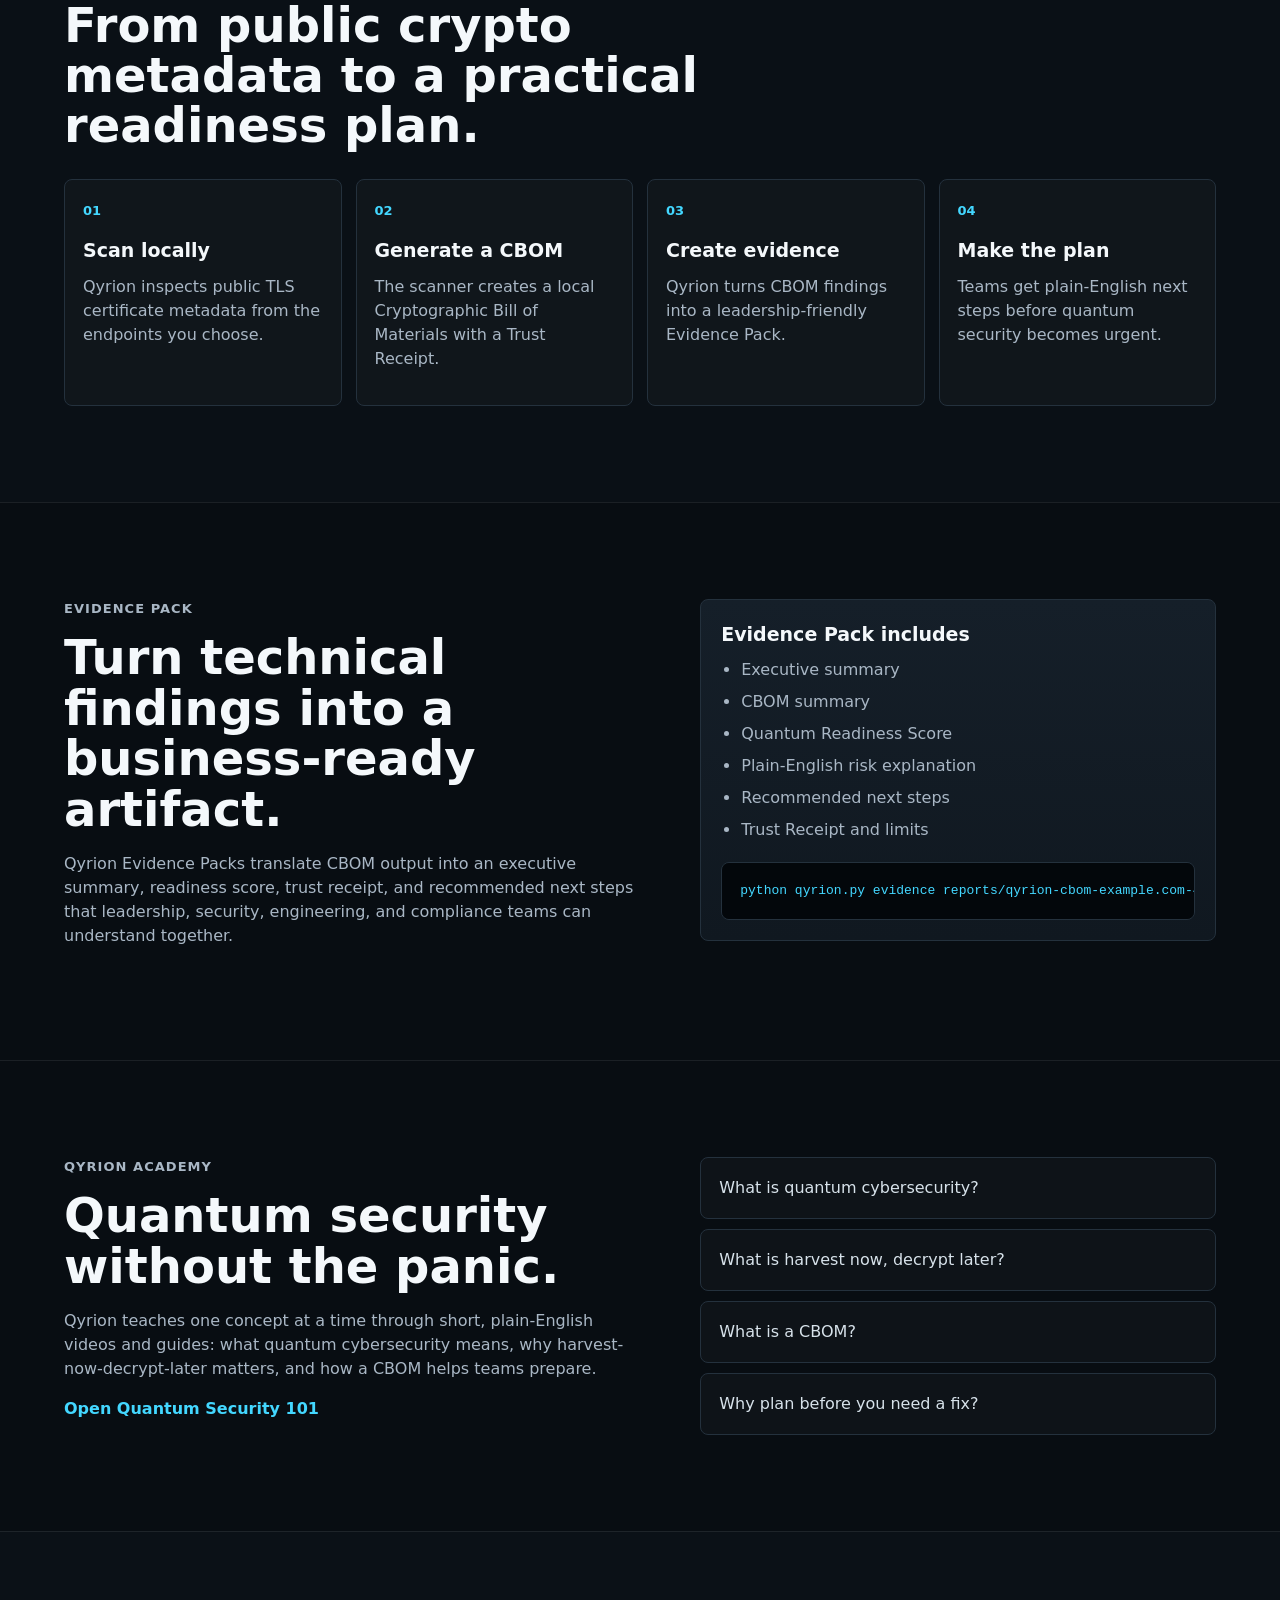
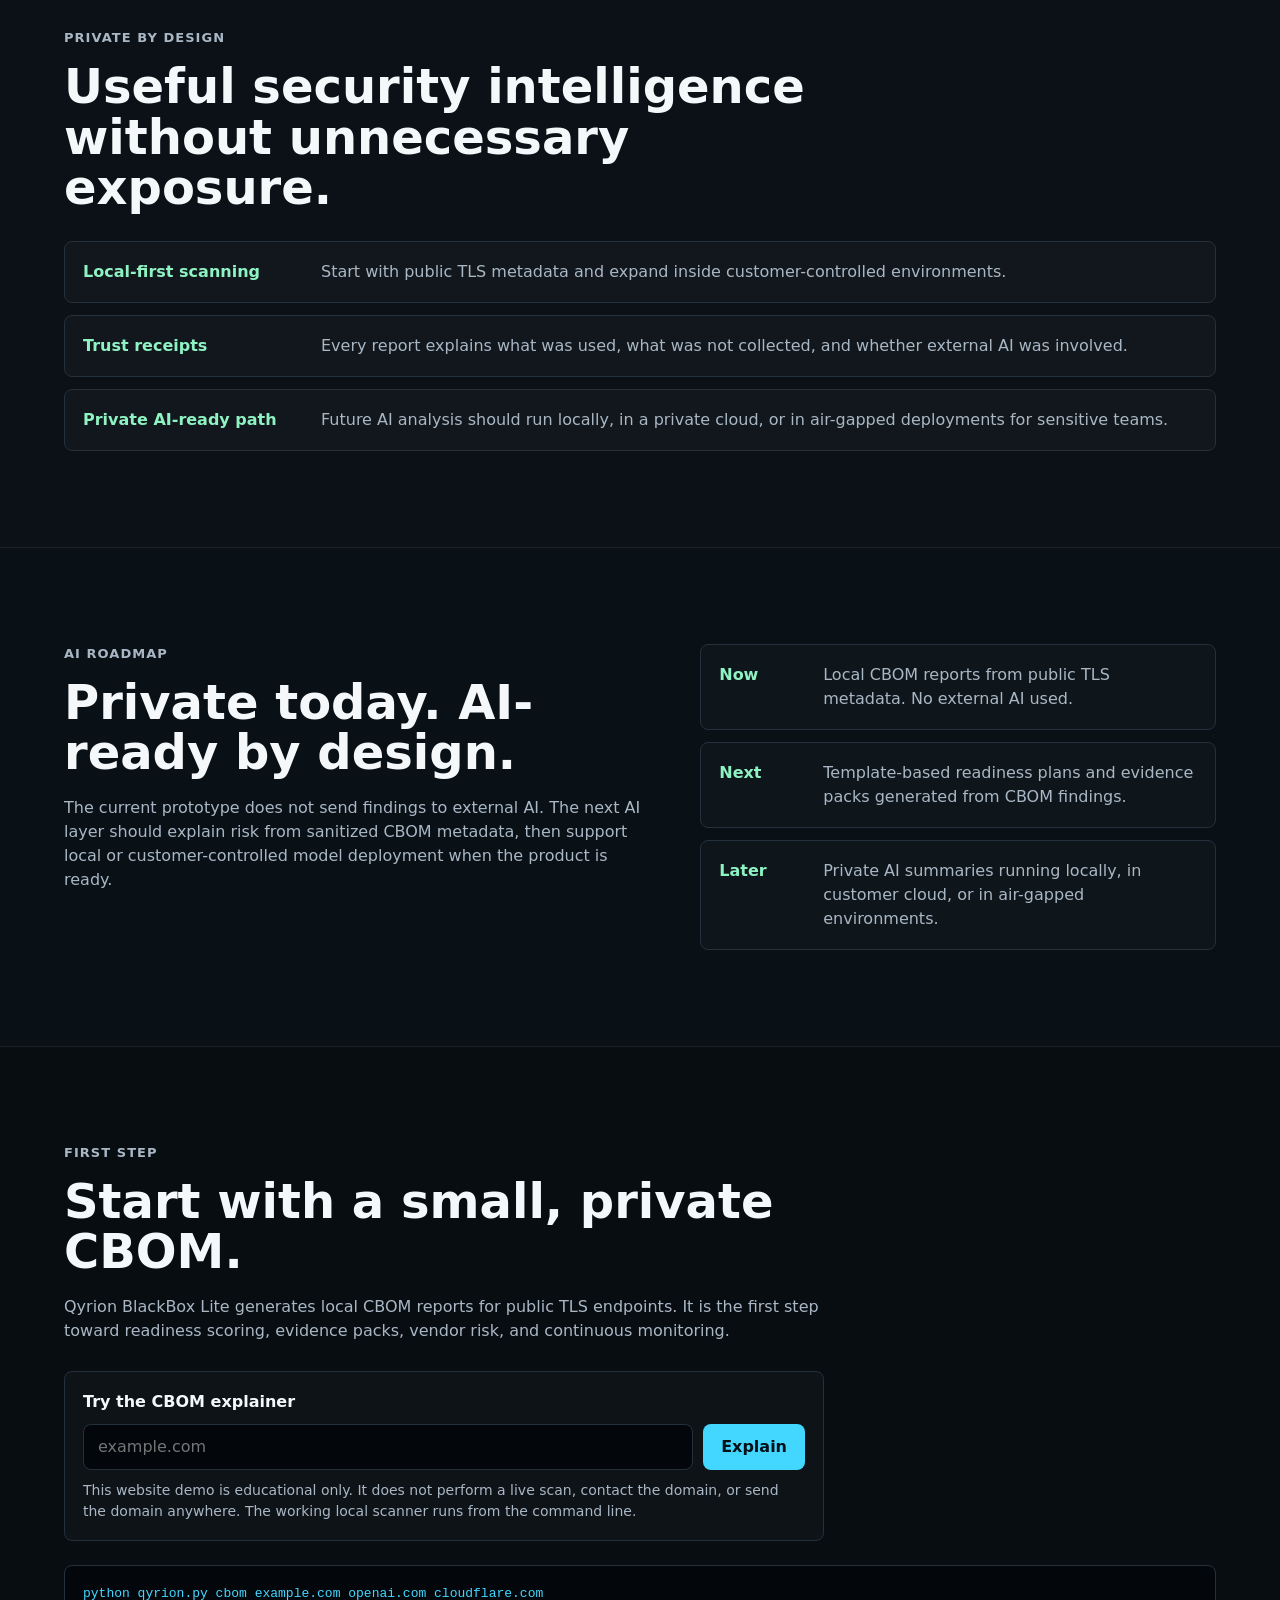
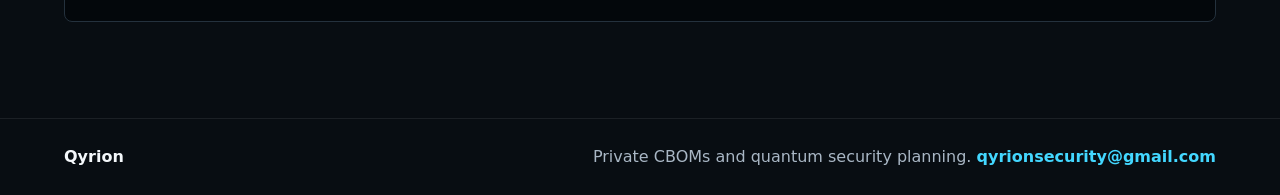
==== commit 9802bb22: "Add education page and scoring transparency" ====
--- a/website/index.html
+++ b/website/index.html
@@ -20,7 +20,7 @@
         <a href="#cbom">CBOM</a>
         <a href="#workflow">Workflow</a>
         <a href="#evidence">Evidence</a>
-        <a href="#academy">Academy</a>
+        <a href="quantum-security-101.html">Academy</a>
         <a href="#privacy">Privacy</a>
         <a href="#ai-roadmap">AI</a>
         <a href="#plan">Plan</a>
@@ -38,7 +38,7 @@
           </p>
           <div class="hero-actions">
             <a class="button primary" href="#plan">Start with the plan</a>
-            <a class="button secondary" href="#academy">Learn the basics</a>
+            <a class="button secondary" href="quantum-security-101.html">Learn the basics</a>
           </div>
         </div>
 
@@ -159,6 +159,7 @@
             what quantum cybersecurity means, why harvest-now-decrypt-later matters, and how a
             CBOM helps teams prepare.
           </p>
+          <a class="text-link" href="quantum-security-101.html">Open Quantum Security 101</a>
         </div>
         <div class="video-list" aria-label="Planned education videos">
           <span>What is quantum cybersecurity?</span>
@@ -277,7 +278,10 @@
 
     <footer class="site-footer">
       <span>Qyrion</span>
-      <span>Private CBOMs and quantum security planning.</span>
+      <span>
+        Private CBOMs and quantum security planning.
+        <a href="mailto:qyrionsecurity@gmail.com">qyrionsecurity@gmail.com</a>
+      </span>
     </footer>
     <script src="script.js"></script>
   </body>
--- a/website/styles.css
+++ b/website/styles.css
@@ -161,6 +161,12 @@
   color: var(--silver);
 }
 
+.text-link {
+  display: inline-flex;
+  color: var(--cyan);
+  font-weight: 800;
+}
+
 .product-preview {
   border: 1px solid var(--line);
   border-radius: 8px;
@@ -347,6 +353,35 @@
 
 .evidence-card pre {
   margin-top: 20px;
+}
+
+.education-hero {
+  min-height: 520px;
+}
+
+.article-section {
+  background: #0a1016;
+}
+
+.article {
+  max-width: 860px;
+}
+
+.article h2 {
+  margin-top: 34px;
+  font-size: clamp(26px, 3vw, 36px);
+}
+
+.article p,
+.article li {
+  color: var(--muted);
+  font-size: 18px;
+}
+
+.article ol {
+  display: grid;
+  gap: 8px;
+  padding-left: 22px;
 }
 
 .ai-roadmap {
@@ -468,6 +503,11 @@
   font-weight: 700;
 }
 
+.site-footer a {
+  color: var(--cyan);
+  font-weight: 700;
+}
+
 @media (max-width: 820px) {
   .site-header,
   .site-footer {
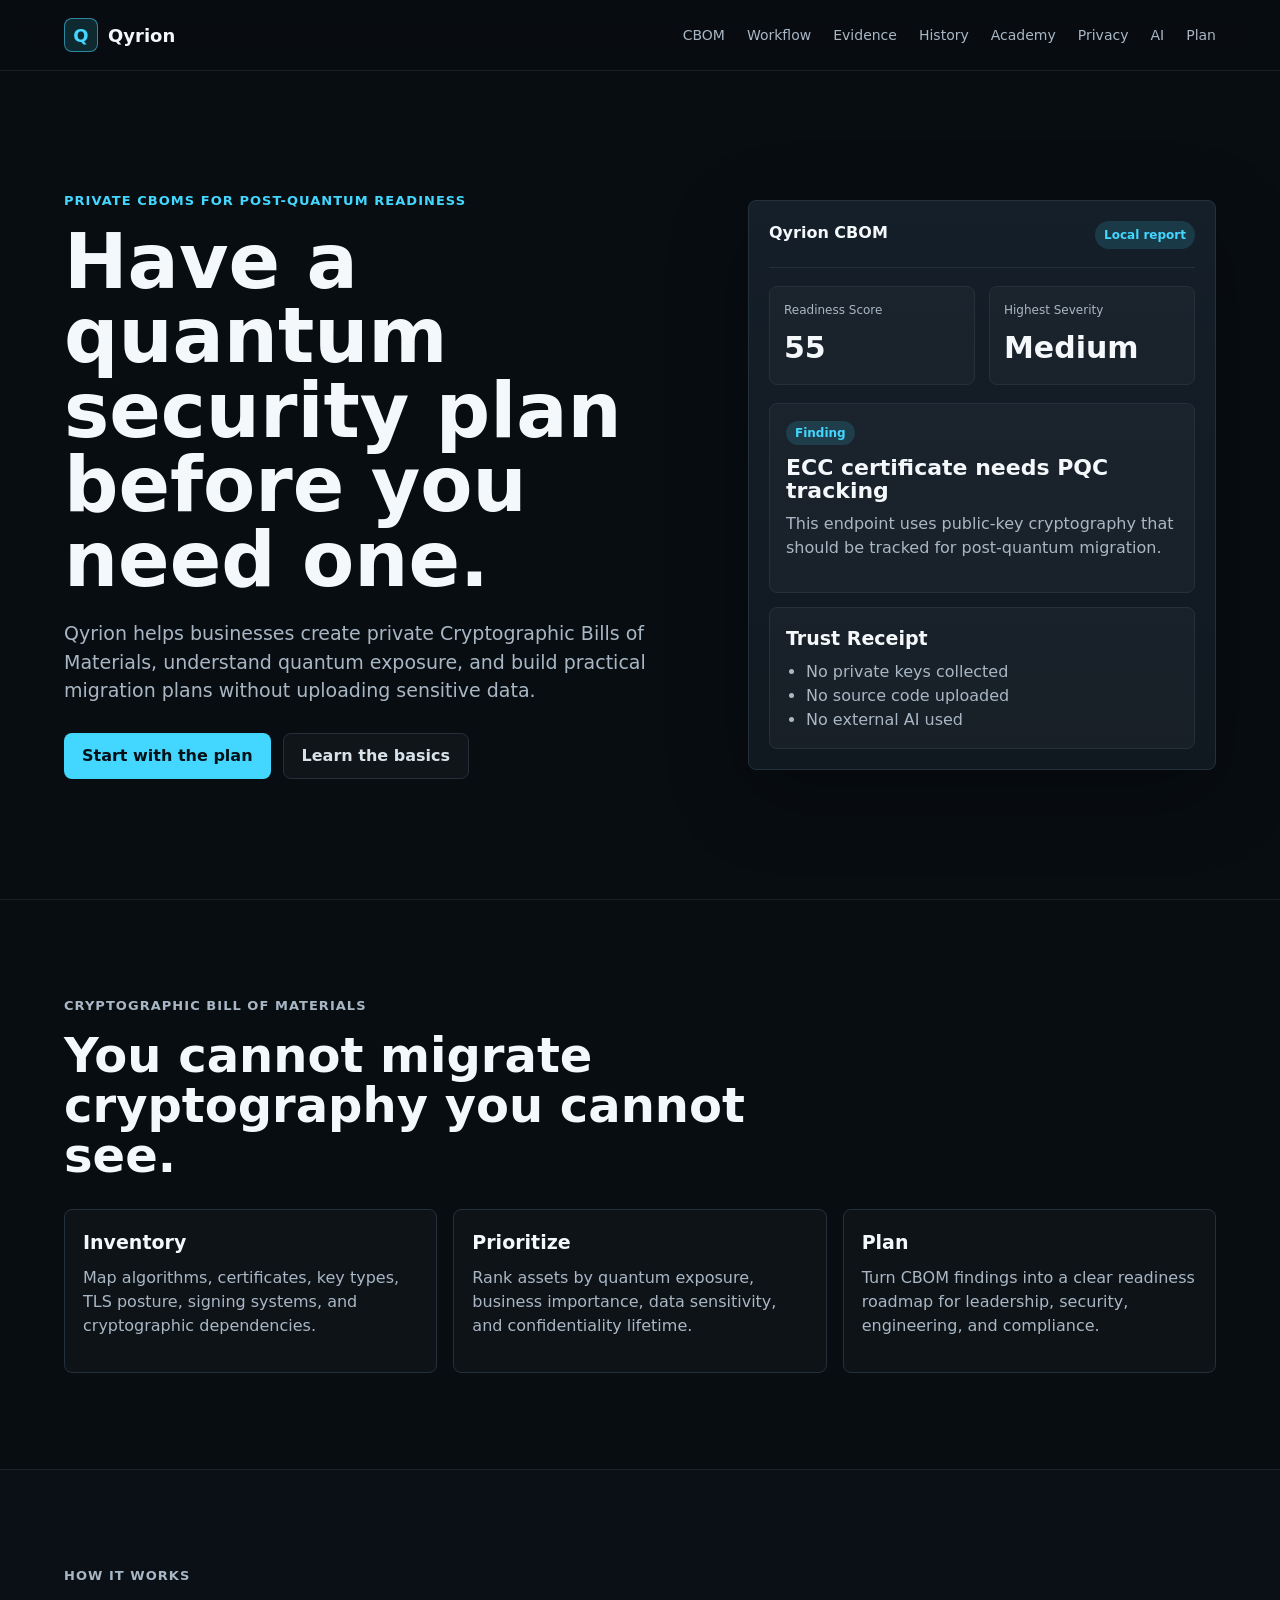
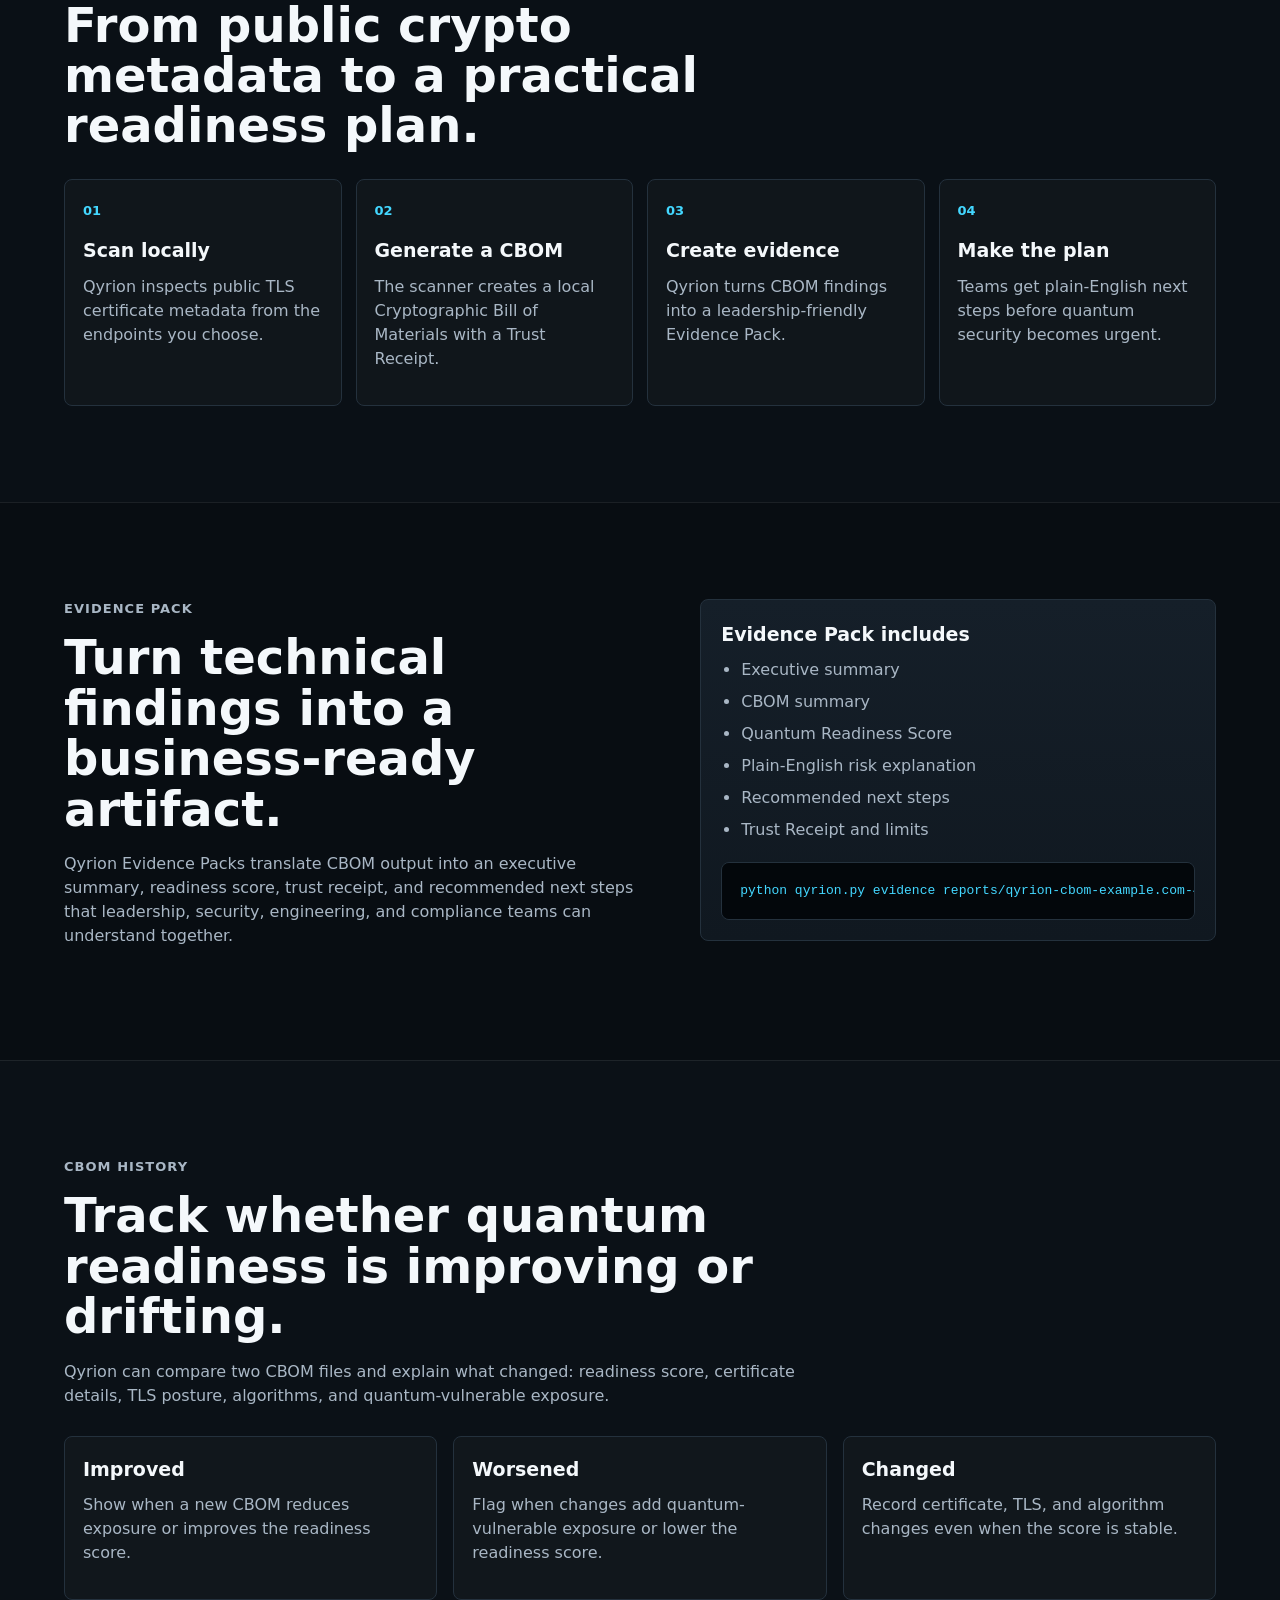
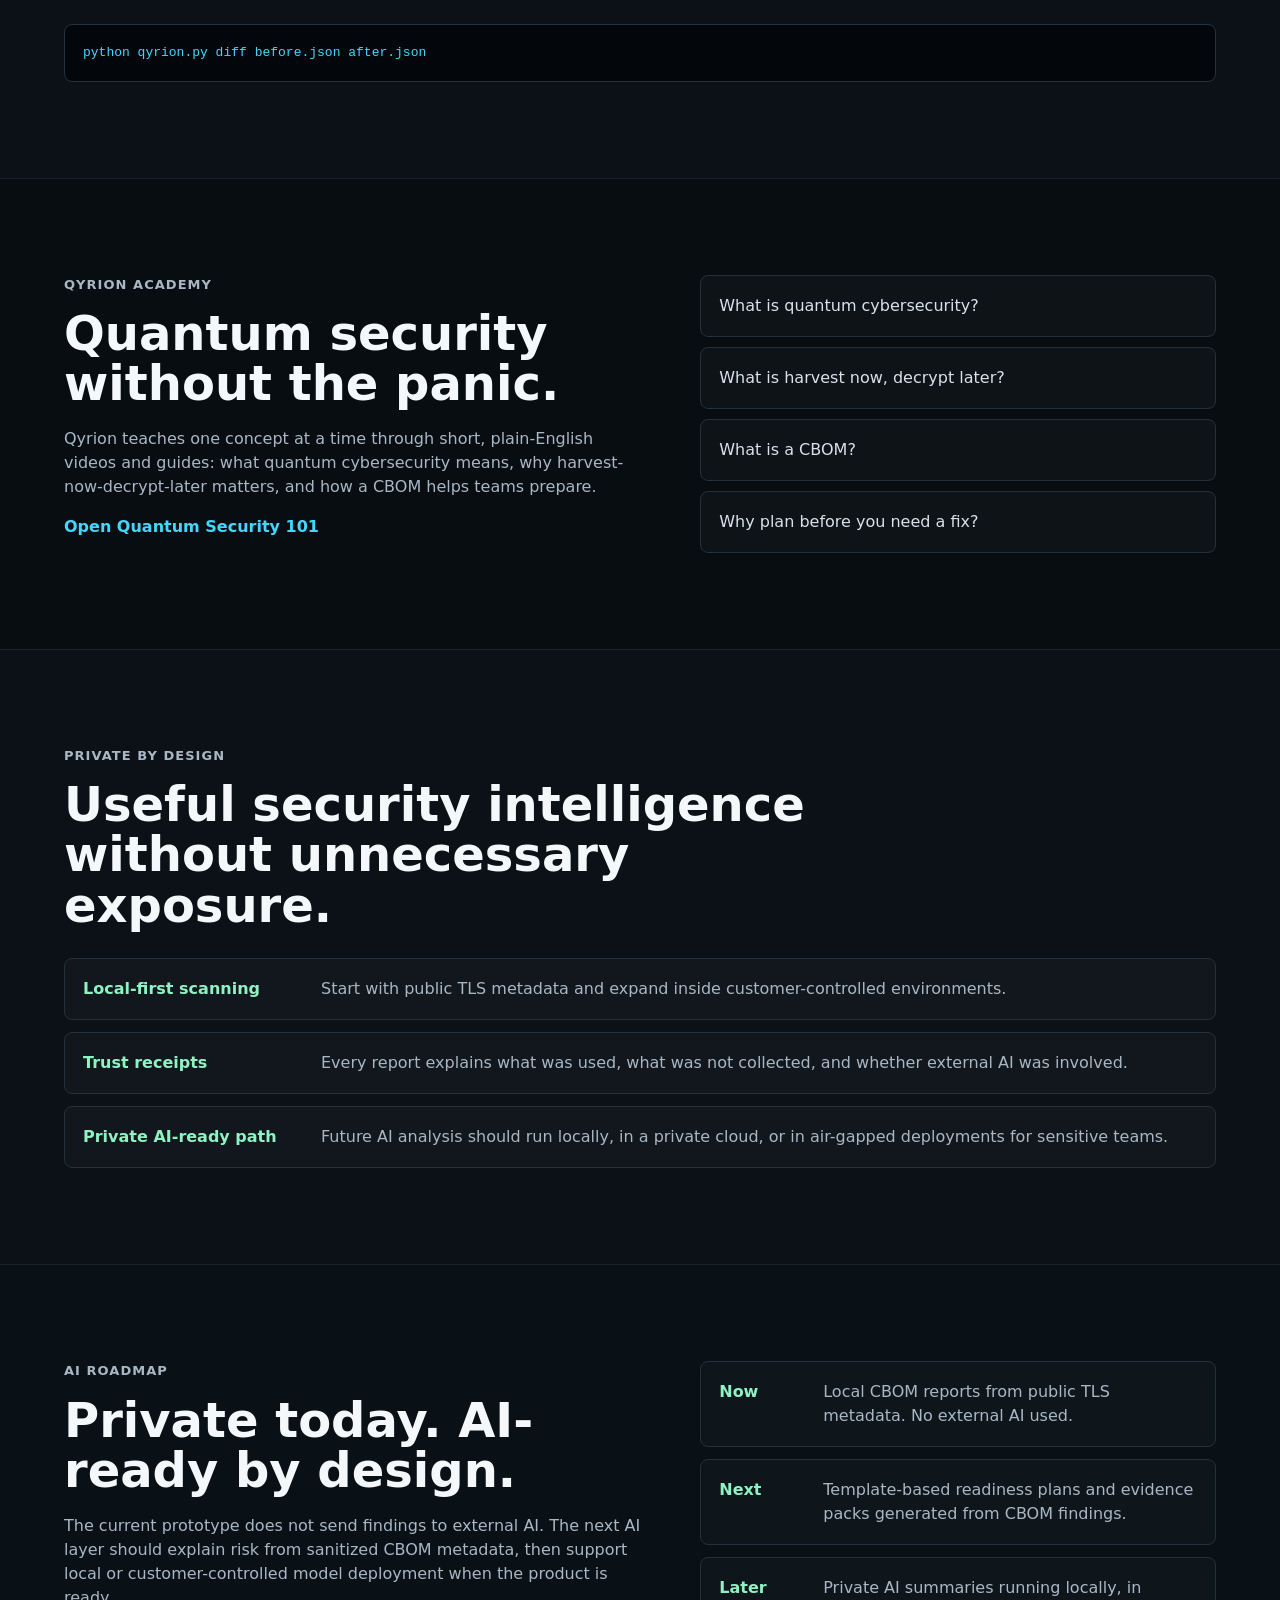
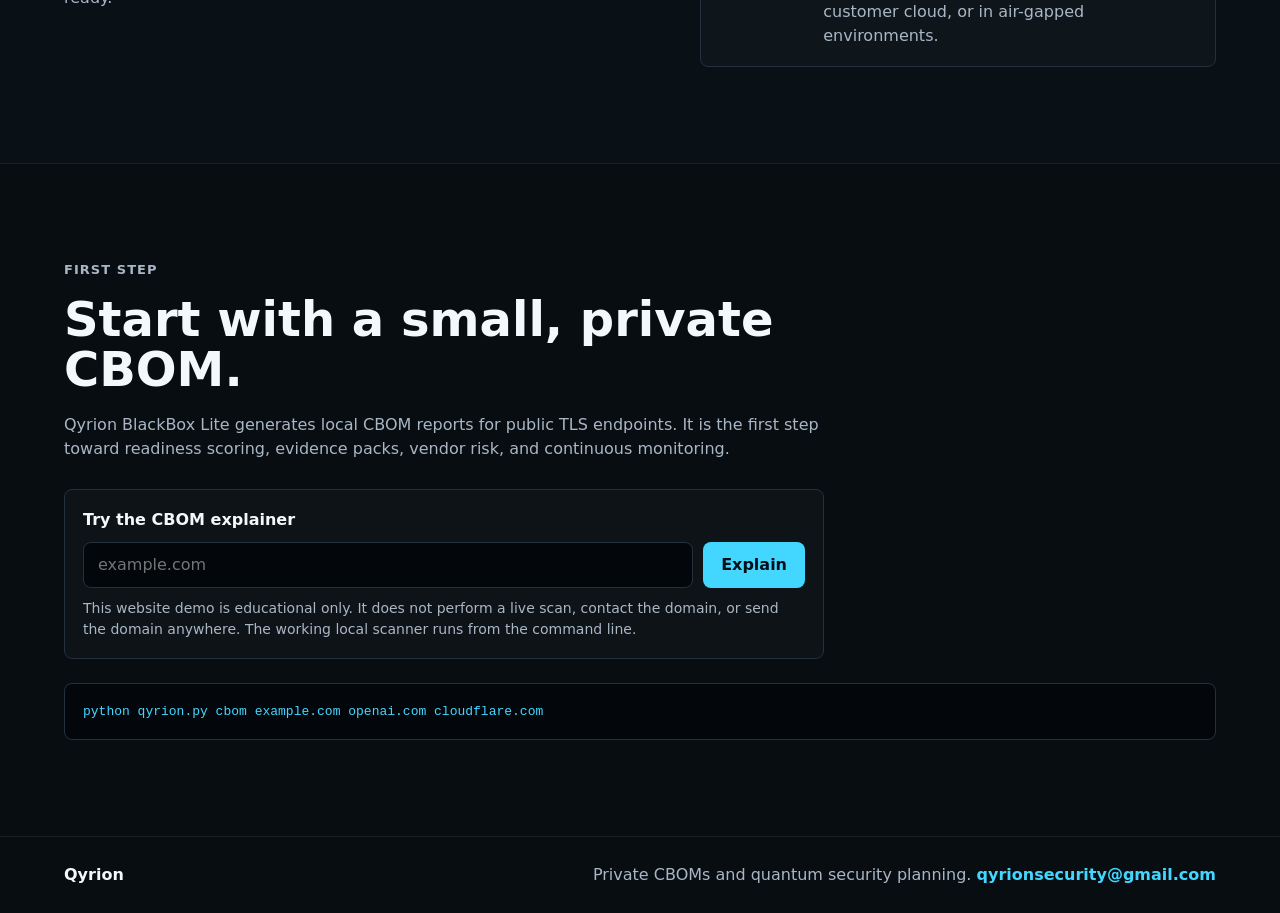
==== commit 54c7c4bc: "Add CBOM diff reports" ====
--- a/website/index.html
+++ b/website/index.html
@@ -20,6 +20,7 @@
         <a href="#cbom">CBOM</a>
         <a href="#workflow">Workflow</a>
         <a href="#evidence">Evidence</a>
+        <a href="#history">History</a>
         <a href="quantum-security-101.html">Academy</a>
         <a href="#privacy">Privacy</a>
         <a href="#ai-roadmap">AI</a>
@@ -148,6 +149,32 @@
           </ul>
           <pre><code>python qyrion.py evidence reports/qyrion-cbom-example.com-443.json</code></pre>
         </div>
+      </section>
+
+      <section class="section history" id="history">
+        <div class="section-heading">
+          <p class="eyebrow">CBOM history</p>
+          <h2>Track whether quantum readiness is improving or drifting.</h2>
+          <p>
+            Qyrion can compare two CBOM files and explain what changed: readiness score, certificate
+            details, TLS posture, algorithms, and quantum-vulnerable exposure.
+          </p>
+        </div>
+        <div class="history-grid">
+          <article>
+            <h3>Improved</h3>
+            <p>Show when a new CBOM reduces exposure or improves the readiness score.</p>
+          </article>
+          <article>
+            <h3>Worsened</h3>
+            <p>Flag when changes add quantum-vulnerable exposure or lower the readiness score.</p>
+          </article>
+          <article>
+            <h3>Changed</h3>
+            <p>Record certificate, TLS, and algorithm changes even when the score is stable.</p>
+          </article>
+        </div>
+        <pre><code>python qyrion.py diff before.json after.json</code></pre>
       </section>
 
       <section class="split-section" id="academy">
--- a/website/styles.css
+++ b/website/styles.css
@@ -355,6 +355,27 @@
   margin-top: 20px;
 }
 
+.history {
+  background: #0b1117;
+}
+
+.history-grid {
+  display: grid;
+  grid-template-columns: repeat(3, minmax(0, 1fr));
+  gap: 16px;
+}
+
+.history-grid article {
+  border: 1px solid var(--line);
+  border-radius: 8px;
+  padding: 18px;
+  background: rgba(255, 255, 255, 0.025);
+}
+
+.history-grid p {
+  color: var(--muted);
+}
+
 .education-hero {
   min-height: 520px;
 }
@@ -522,7 +543,8 @@
   .hero,
   .split-section,
   .feature-grid,
-  .workflow-steps {
+  .workflow-steps,
+  .history-grid {
     grid-template-columns: 1fr;
   }
 
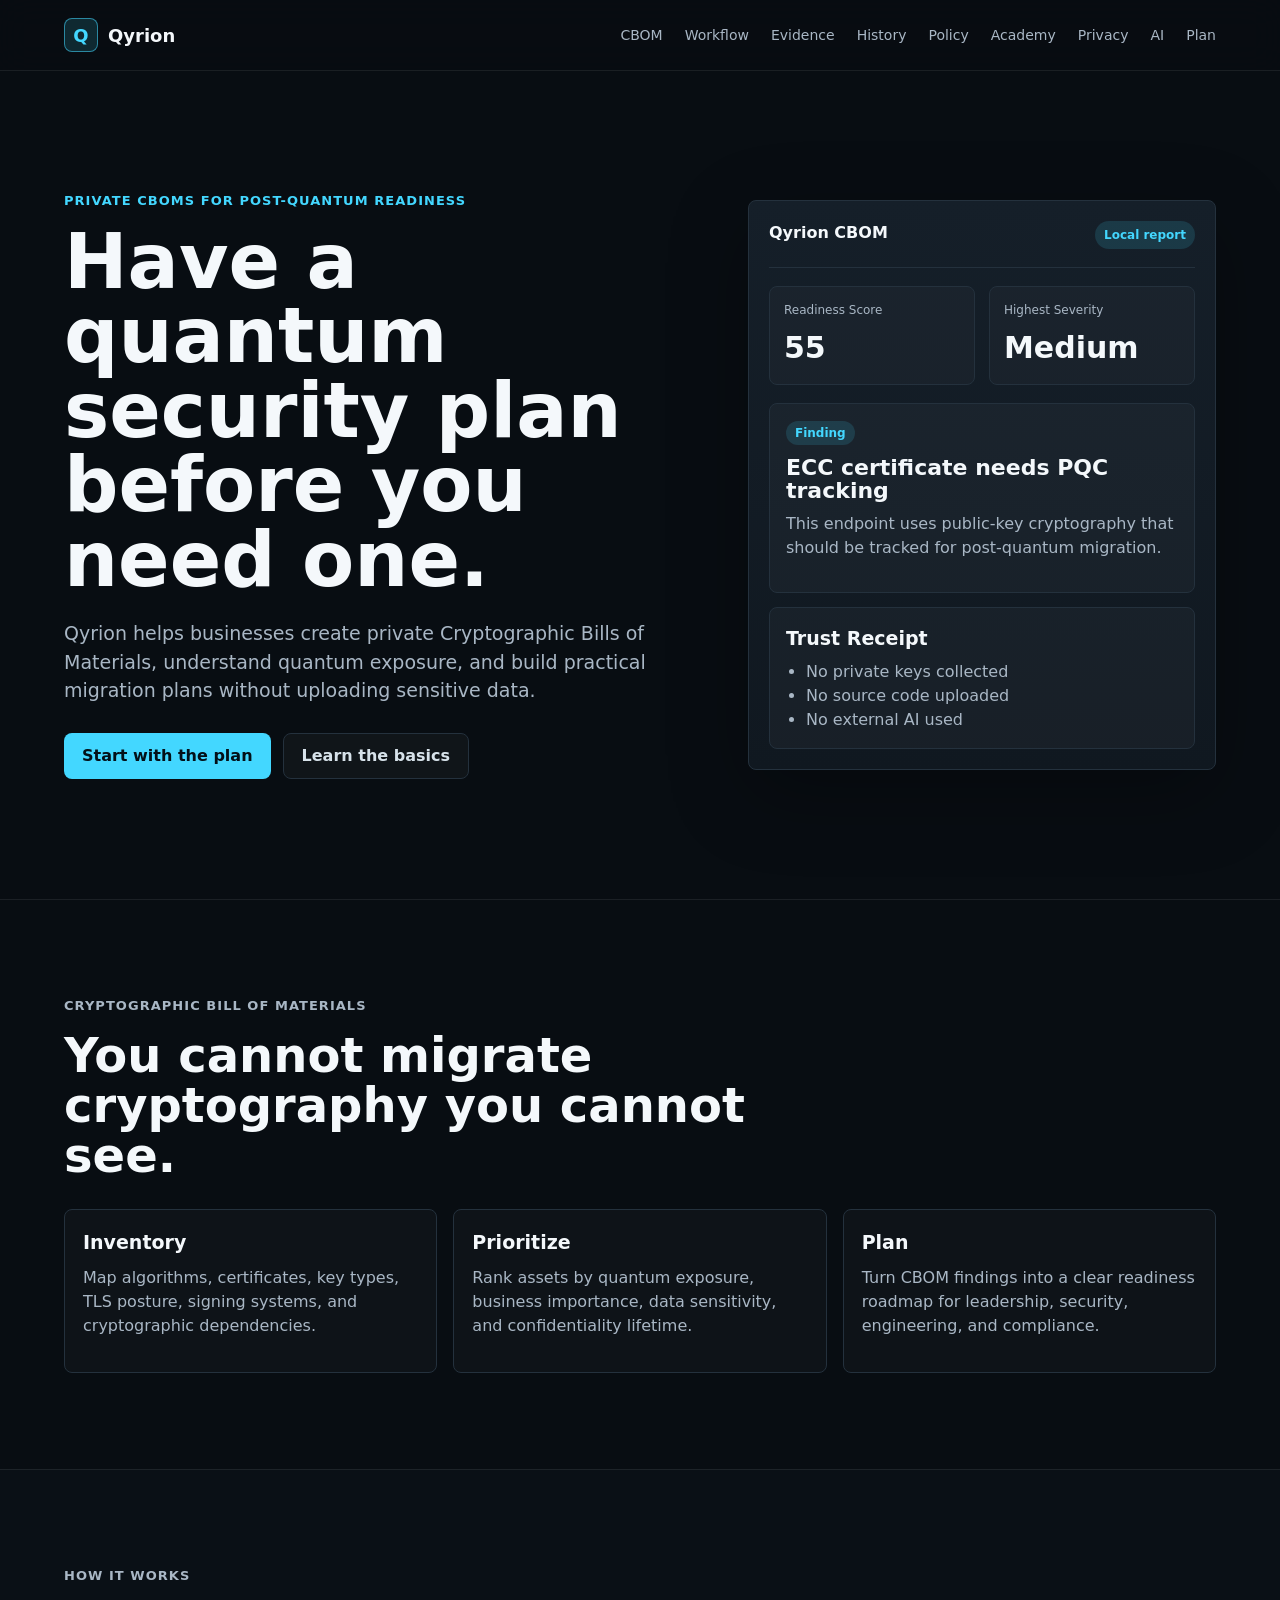
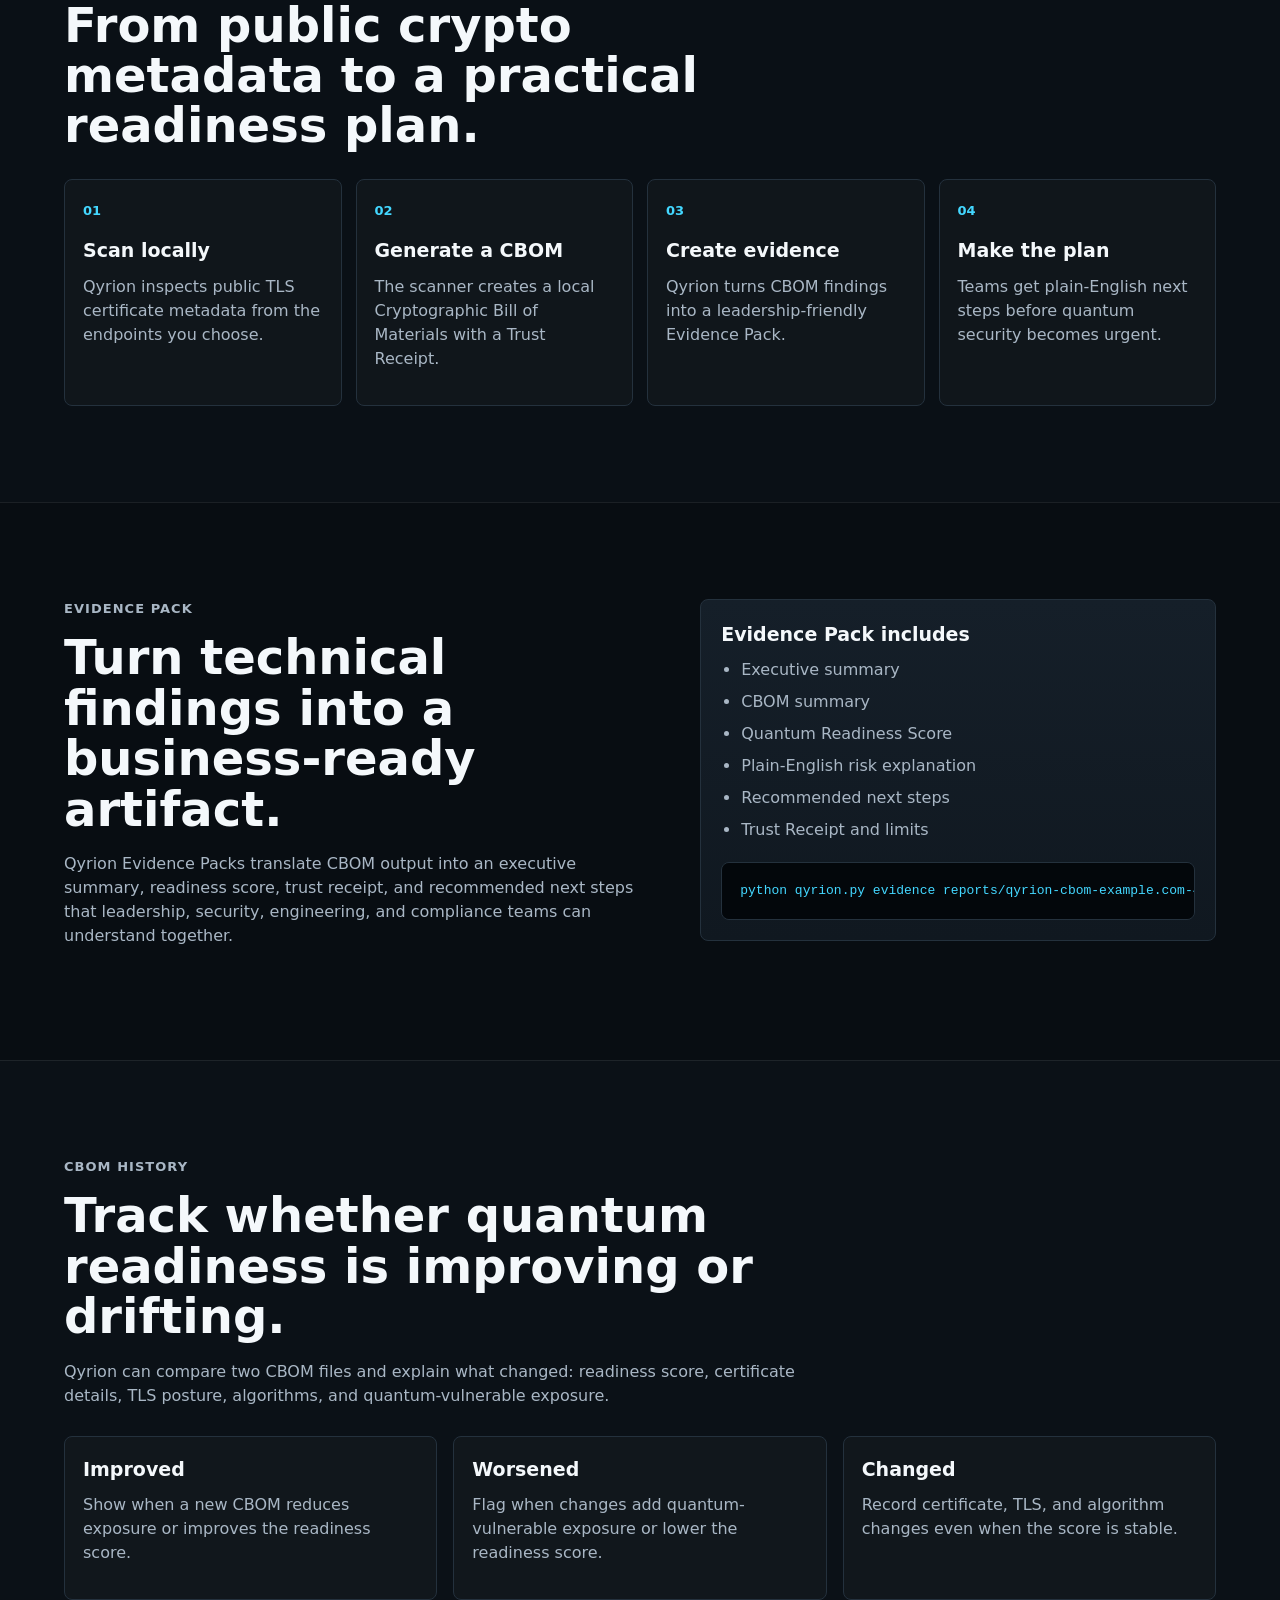
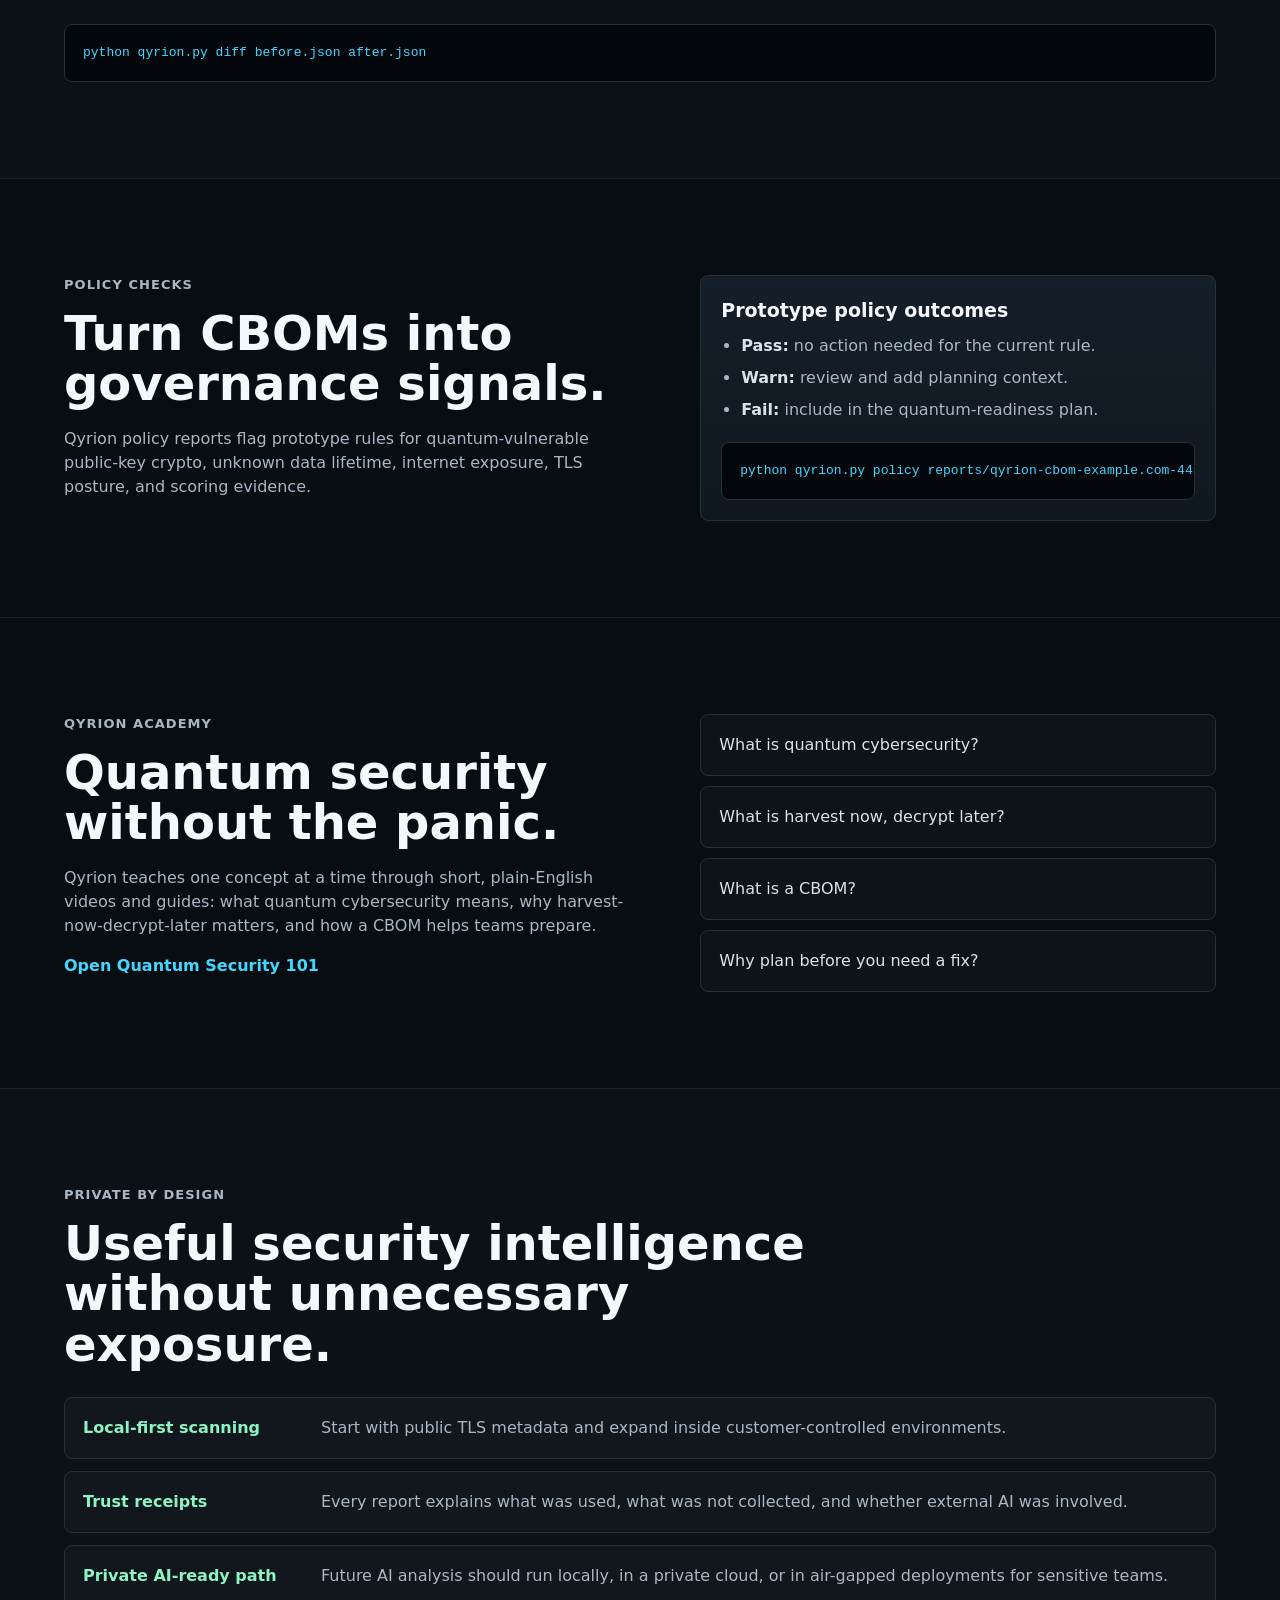
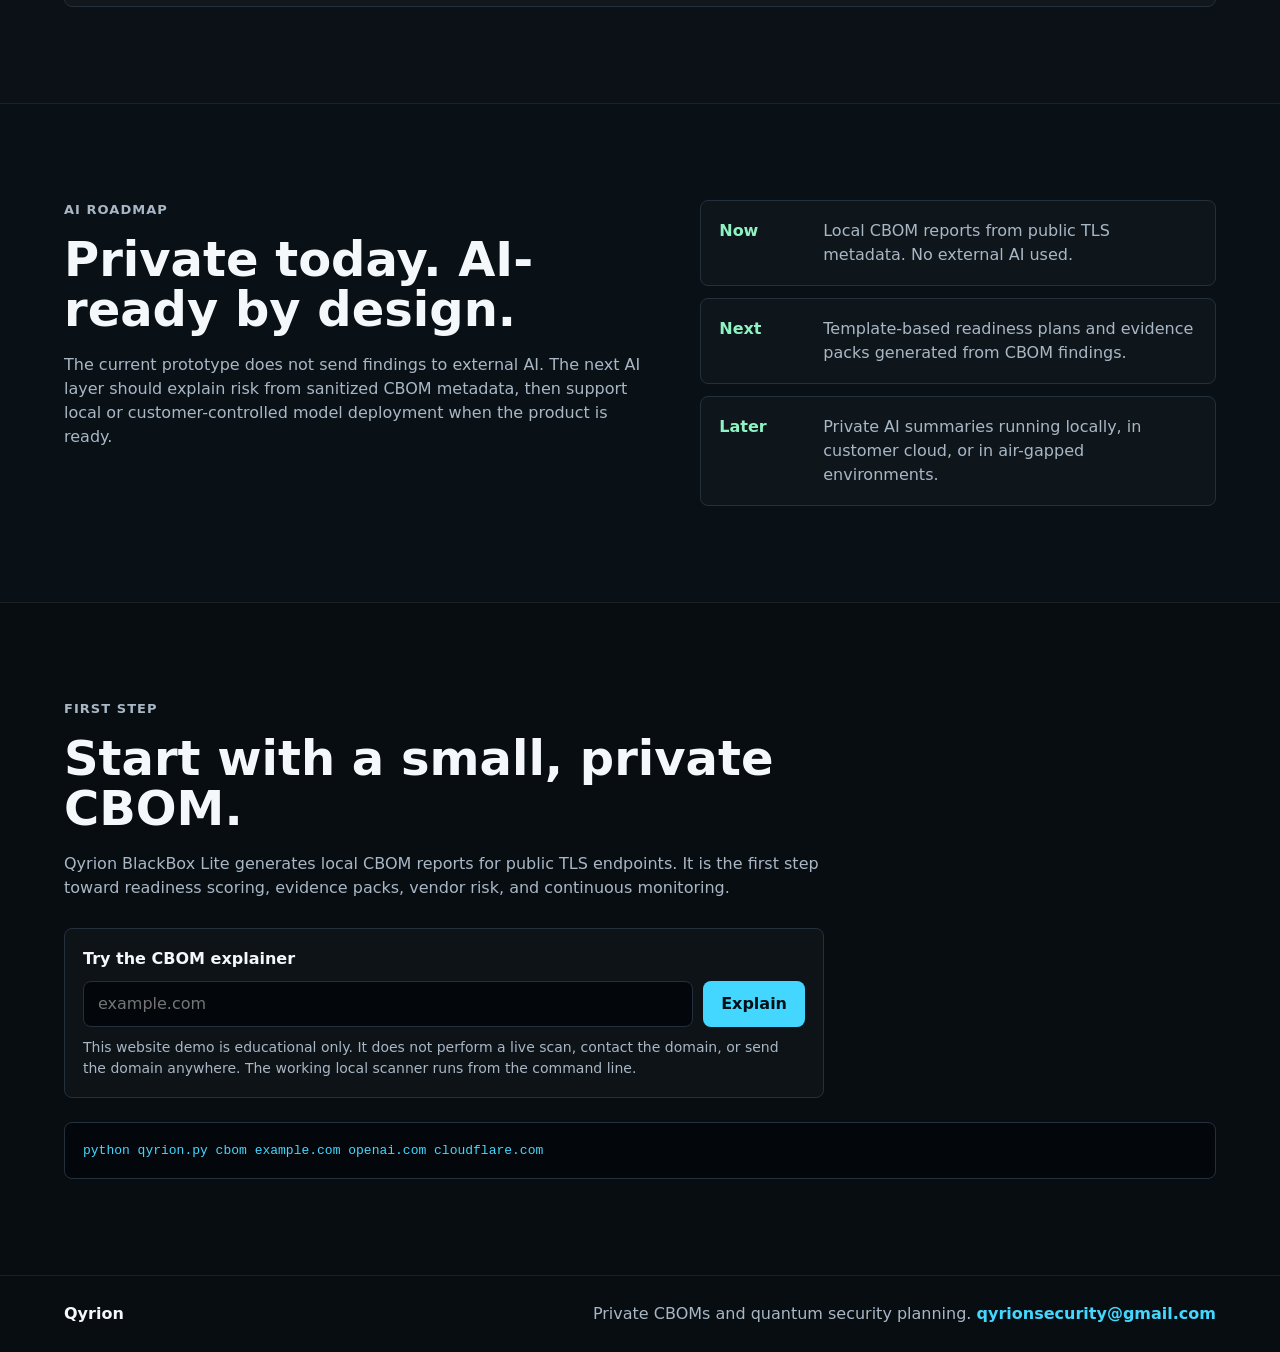
==== commit fb557f12: "Add CBOM policy reports" ====
--- a/website/index.html
+++ b/website/index.html
@@ -21,6 +21,7 @@
         <a href="#workflow">Workflow</a>
         <a href="#evidence">Evidence</a>
         <a href="#history">History</a>
+        <a href="#policy">Policy</a>
         <a href="quantum-security-101.html">Academy</a>
         <a href="#privacy">Privacy</a>
         <a href="#ai-roadmap">AI</a>
@@ -175,6 +176,26 @@
           </article>
         </div>
         <pre><code>python qyrion.py diff before.json after.json</code></pre>
+      </section>
+
+      <section class="split-section policy-section" id="policy">
+        <div>
+          <p class="eyebrow">Policy checks</p>
+          <h2>Turn CBOMs into governance signals.</h2>
+          <p>
+            Qyrion policy reports flag prototype rules for quantum-vulnerable public-key crypto,
+            unknown data lifetime, internet exposure, TLS posture, and scoring evidence.
+          </p>
+        </div>
+        <div class="policy-card">
+          <h3>Prototype policy outcomes</h3>
+          <ul>
+            <li><strong>Pass:</strong> no action needed for the current rule.</li>
+            <li><strong>Warn:</strong> review and add planning context.</li>
+            <li><strong>Fail:</strong> include in the quantum-readiness plan.</li>
+          </ul>
+          <pre><code>python qyrion.py policy reports/qyrion-cbom-example.com-443.json</code></pre>
+        </div>
       </section>
 
       <section class="split-section" id="academy">
--- a/website/styles.css
+++ b/website/styles.css
@@ -376,6 +376,33 @@
   color: var(--muted);
 }
 
+.policy-section {
+  background: #080d12;
+}
+
+.policy-card {
+  border: 1px solid var(--line);
+  border-radius: 8px;
+  padding: 20px;
+  background: linear-gradient(180deg, var(--panel-strong), var(--panel));
+}
+
+.policy-card ul {
+  display: grid;
+  gap: 8px;
+  margin: 0;
+  padding-left: 20px;
+  color: var(--muted);
+}
+
+.policy-card strong {
+  color: var(--silver);
+}
+
+.policy-card pre {
+  margin-top: 20px;
+}
+
 .education-hero {
   min-height: 520px;
 }
